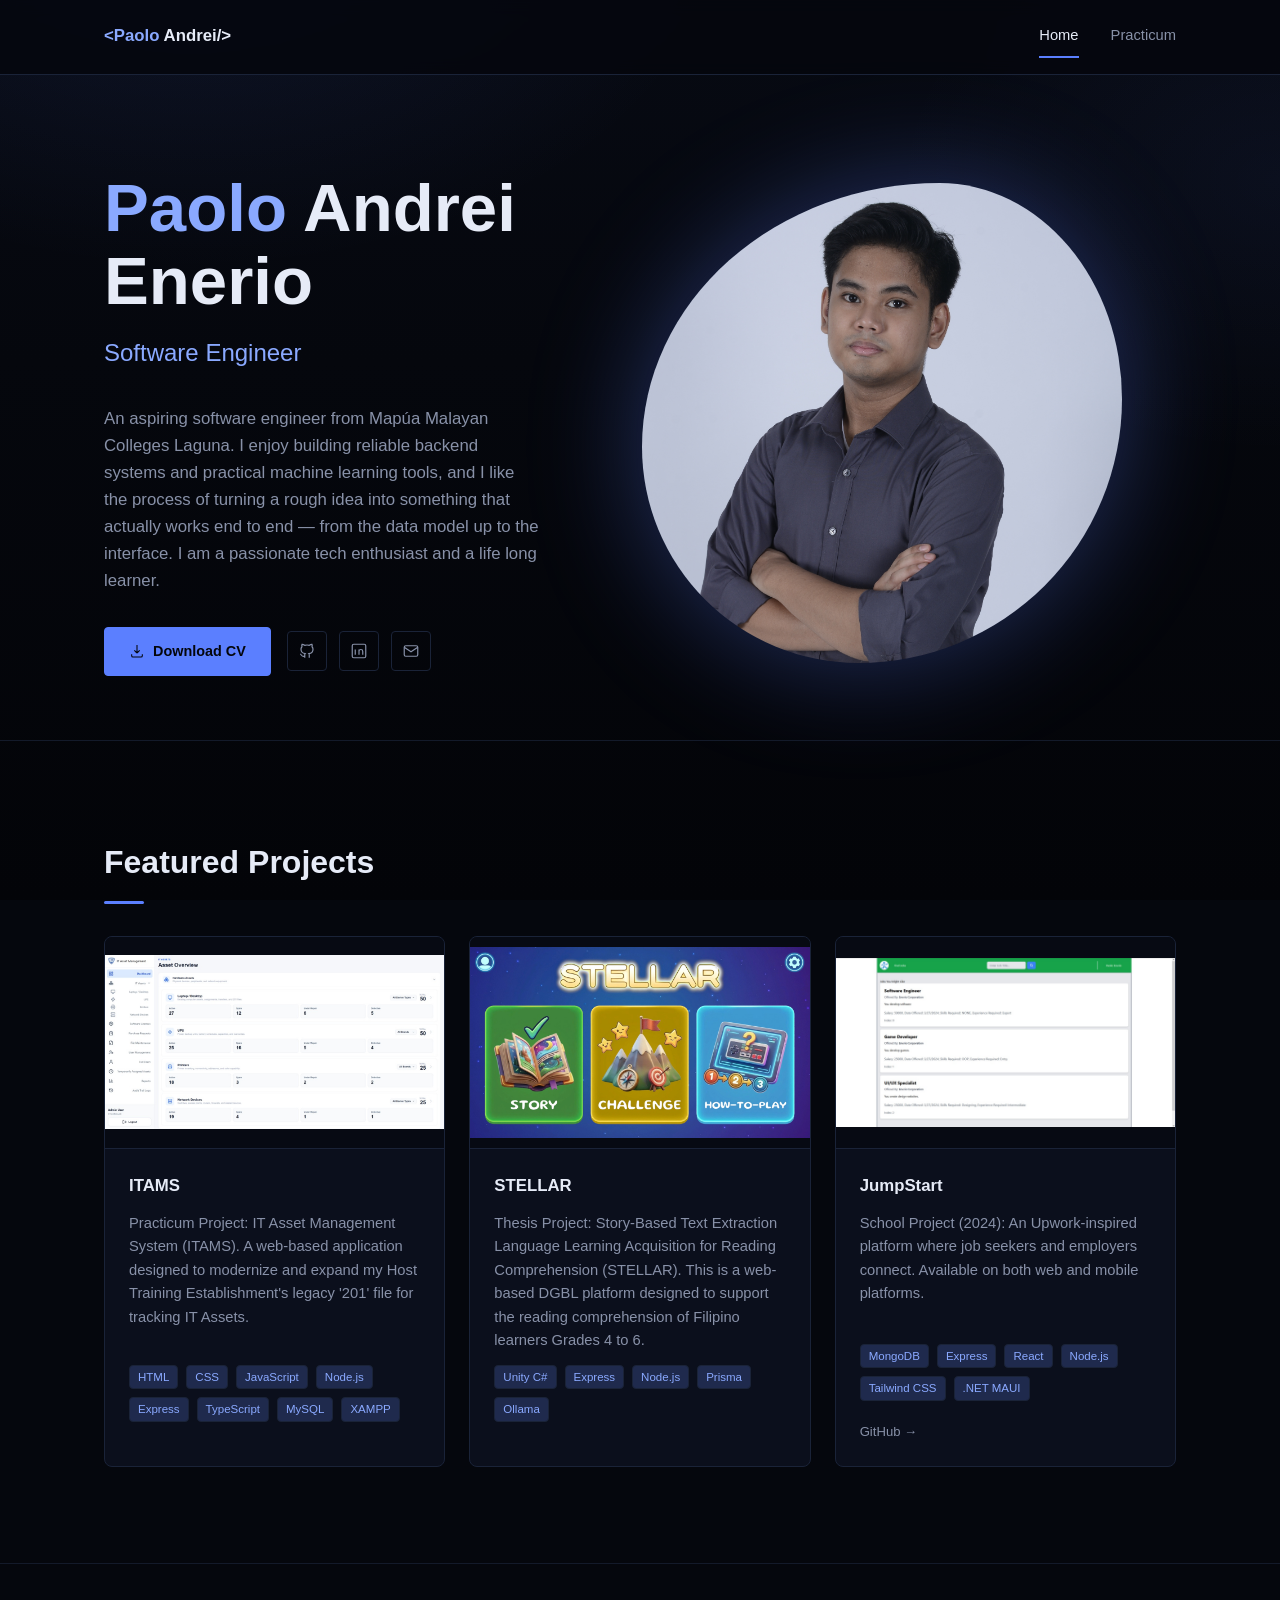
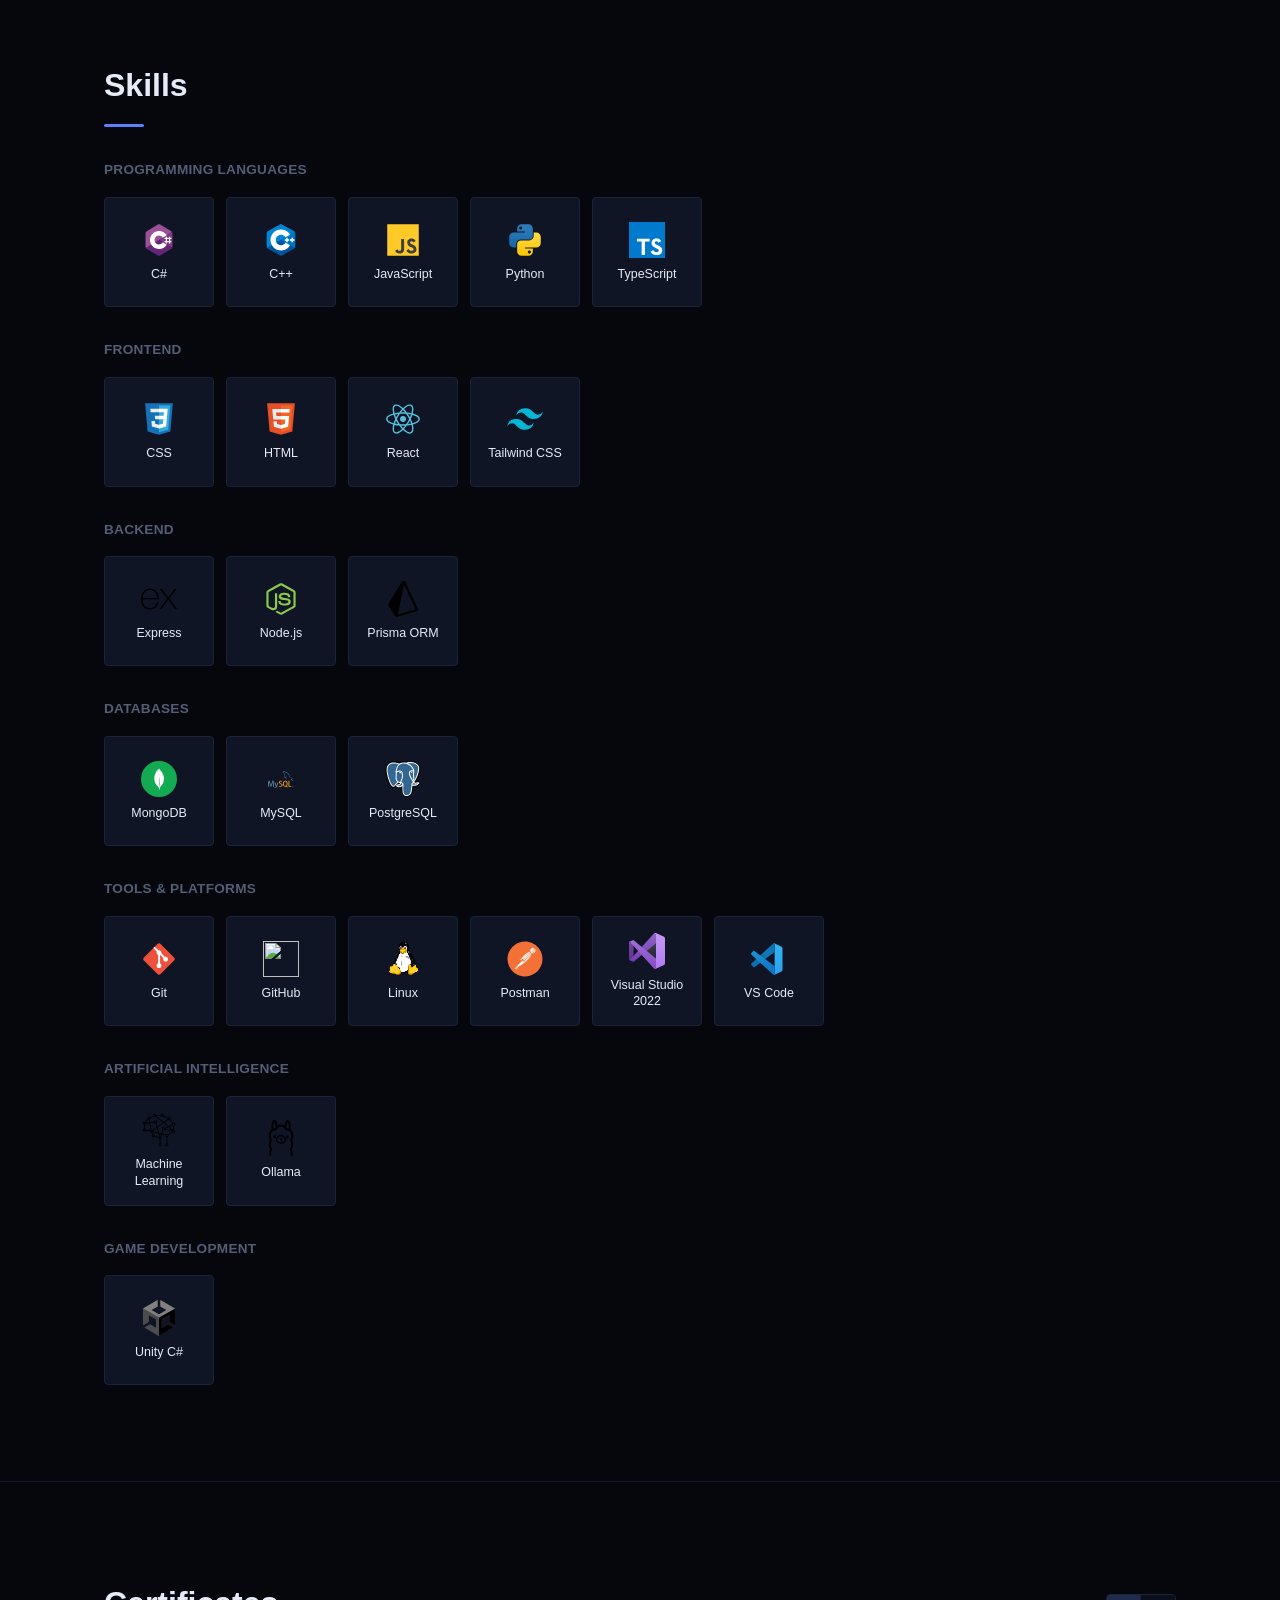
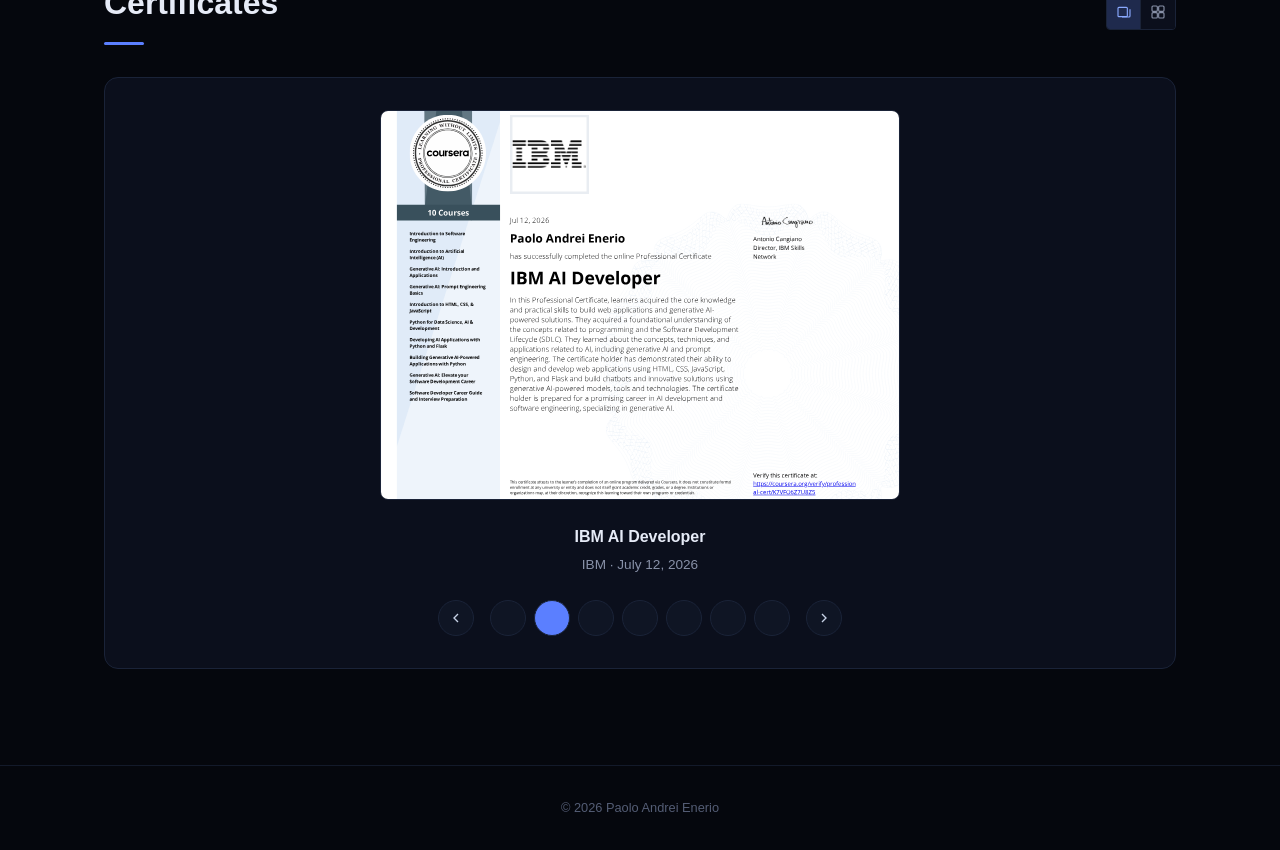
==== index.html @ e99686eb "Added hero image" ====
<!DOCTYPE html>
<html lang="en">
<head>
  <meta charset="UTF-8" />
  <meta name="viewport" content="width=device-width, initial-scale=1.0" />
  <title>PAO - Dev Portfolio</title>
  <meta name="description" content="Dev Portfolio of Paolo Andrei Enerio — software engineer, machine learning specialist, and full stack developer." />
  <link rel="icon type="image/x-icon" href="assets/icons/favicon.svg" />
  <link rel="stylesheet" href="css/style.css" />
  <link rel="stylesheet" href="css/home.css" />
  <link rel="stylesheet" href="css/responsive.css" />
</head>
<body>
  <a class="skip-link" href="#main">Skip to content</a>

  <header class="site-header">
    <nav class="nav" aria-label="Primary">
      <span class="nav__brand"><span class="accent">&lt;Paolo</span> Andrei/&gt;</span>
      <button class="nav__toggle" aria-label="Toggle navigation" aria-expanded="false">
        <svg viewBox="0 0 24 24" fill="none" stroke="currentColor" stroke-width="1.8">
          <path d="M4 7h16M4 12h16M4 17h16" />
        </svg>
      </button>
      <div class="nav__tabs">
        <a class="nav__tab" href="index.html" aria-current="page">Home</a>
        <a class="nav__tab" href="practicum.html">Practicum</a>
      </div>
    </nav>
  </header>

  <main id="main">
    <!-- ================= ABOUT ME ================= -->
    <section class="hero section" id="about" aria-label="About me">
      <div class="container">
        <div class="hero__inner">
          <div class="hero__content">
            <h1 class="hero__name"><span class="accent">Paolo</span> Andrei Enerio</h1>

            <div class="hero__typed-row">
              <span class="hero__typed-text" id="typed-role"></span><span class="hero__cursor" aria-hidden="true"></span>
            </div>

            <p class="hero__intro">
              An aspiring software engineer from Mapúa Malayan Colleges Laguna.
              I enjoy building reliable backend systems and practical machine
              learning tools, and I like the process of turning a rough idea
              into something that actually works end to end — from the data model up
              to the interface. I am a passionate tech enthusiast and a life long
              learner.
            </p>

            <div class="hero__actions">
              <a class="btn btn--primary" href="assets/EnerioPaoloAndrei_CV.pdf" download>
                <svg viewBox="0 0 24 24" fill="none" stroke="currentColor" stroke-width="1.6">
                  <path d="M12 3v12m0 0 4-4m-4 4-4-4M4 17v2a2 2 0 0 0 2 2h12a2 2 0 0 0 2-2v-2"/>
                </svg>
                Download CV
              </a>
              <div class="hero__socials">
                <a class="hero__social-link" href="https://github.com/eneriopaolo" target="_blank" rel="noopener" aria-label="GitHub">
                  <svg viewBox="0 0 24 24" fill="none" stroke="currentColor" stroke-width="1.6"><path d="M9 19c-4.3 1.4-4.3-2.5-6-3m12 5v-3.5c0-1 .1-1.4-.5-2 2.8-.3 5.5-1.4 5.5-6a4.6 4.6 0 0 0-1.3-3.2 4.2 4.2 0 0 0-.1-3.2s-1.1-.3-3.5 1.3a12.3 12.3 0 0 0-6.2 0C6.5 2.8 5.4 3.1 5.4 3.1a4.2 4.2 0 0 0-.1 3.2A4.6 4.6 0 0 0 4 9.5c0 4.6 2.7 5.7 5.5 6-.6.6-.6 1.2-.5 2V21"/></svg>
                </a>
                <a class="hero__social-link" href="https://linkedin.com/in/eneriopaolo" target="_blank" rel="noopener" aria-label="LinkedIn">
                  <svg viewBox="0 0 24 24" fill="none" stroke="currentColor" stroke-width="1.6"><rect x="3" y="3" width="18" height="18" rx="2"/><path d="M7 10v7M7 7v.01M12 17v-4.5a2.5 2.5 0 0 1 5 0V17M12 10v7"/></svg>
                </a>
                <a class="hero__social-link" href="mailto:paoloenerio@gmail.com" aria-label="Email">
                  <svg viewBox="0 0 24 24" fill="none" stroke="currentColor" stroke-width="1.6"><rect x="3" y="5" width="18" height="14" rx="2"/><path d="m3 7 9 6 9-6"/></svg>
                </a>
              </div>
            </div>
          </div>

          <div class="hero__visual">
            <img
              class="hero__blob-img"
              src="assets/images/hero_img.jpg"
              alt="Portrait of Paolo Andrei Enerio"
            />
          </div>
        </div>
      </div>
    </section>

    <!-- ================= PROJECTS ================= -->
    <section class="section" id="projects" aria-label="Projects">
      <div class="container">
        <div class="section-label">
          <h2 class="section-label__title">Featured Projects</h2>
        </div>
        <div class="projects-grid" id="projects-grid"></div>
      </div>
    </section>

    <!-- ================= SKILLS ================= -->
    <section class="section" id="skills" aria-label="Skills">
      <div class="container">
        <div class="section-label">
          <h2 class="section-label__title">Skills</h2>
        </div>
        <div class="skills-grid" id="skills-grid"></div>
      </div>
    </section>

    <!-- ================= CERTIFICATES ================= -->
    <section class="section" id="certificates" aria-label="Certificates">
      <div class="container">
        <div class="section-label">
          <h2 class="section-label__title">Certificates</h2>
          <div class="certs-view-toggle" id="certs-view-toggle" role="group" aria-label="Certificate view">
            <button data-view="slideshow" aria-pressed="true" aria-label="Slideshow view">
              <svg viewBox="0 0 24 24" fill="none" stroke="currentColor" stroke-width="1.7">
                <rect x="3" y="5" width="14" height="14" rx="1.5"/>
                <path d="M21 8v10a1.5 1.5 0 0 1-1.5 1.5H9"/>
              </svg>
            </button>
            <button data-view="grid" aria-pressed="false" aria-label="Grid view">
              <svg viewBox="0 0 24 24" fill="none" stroke="currentColor" stroke-width="1.7">
                <rect x="3" y="3" width="8" height="8" rx="1.5"/>
                <rect x="13" y="3" width="8" height="8" rx="1.5"/>
                <rect x="3" y="13" width="8" height="8" rx="1.5"/>
                <rect x="13" y="13" width="8" height="8" rx="1.5"/>
              </svg>
            </button>
          </div>
        </div>
        <div id="certificates-root"></div>
      </div>
    </section>
  </main>

  <footer class="site-footer">
    <p>&copy; <span id="year"></span> Paolo Andrei Enerio</p>
  </footer>

  <div class="lightbox" id="lightbox" hidden>
    <button class="lightbox__close" aria-label="Close preview">
      <svg viewBox="0 0 24 24" fill="none" stroke="currentColor" stroke-width="2"><path d="M18 6 6 18M6 6l12 12"/></svg>
    </button>
    <div class="lightbox__content">
      <img src="" alt="" />
      <p class="lightbox__caption"></p>
    </div>
  </div>

  <script type="module" src="js/main.js"></script>
</body>
</html>
---- css/style.css ----
/* ==========================================================================
   style.css — global design tokens, reset, and shared layout
   ========================================================================== */

:root {
  /* ---- Color ---- */
  --color-bg: #05070d;
  --color-bg-alt: #070a13;
  --color-surface: #0b0f1c;
  --color-surface-alt: #0f1524;
  --color-border: #1a2338;
  --color-border-soft: #131a2a;
  --color-text: #e6ebf7;
  --color-text-muted: #8891a8;
  --color-text-dim: #545d75;
  --color-accent: #5b7fff;
  --color-accent-bright: #8aa9ff;
  --color-accent-dim: #1f2a4d;
  --color-accent-glow: rgba(91, 127, 255, 0.35);

  /* ---- Type ---- */
  --font-heading: -apple-system, BlinkMacSystemFont, "Segoe UI", "Helvetica Neue", Arial,
    sans-serif;
  --font-body: -apple-system, BlinkMacSystemFont, "Segoe UI", Roboto, Helvetica, Arial,
    sans-serif;

  /* ---- Scale ---- */
  --space-1: 0.25rem;
  --space-2: 0.5rem;
  --space-3: 0.75rem;
  --space-4: 1rem;
  --space-6: 1.5rem;
  --space-8: 2rem;
  --space-12: 3rem;
  --space-16: 4rem;
  --space-24: 6rem;

  --radius-sm: 4px;
  --radius-md: 8px;
  --radius-lg: 14px;

  --max-width: 1120px;

  /* ---- Motion ---- */
  --fade-duration: 0.3s;
  --reveal-duration: 0.7s;
}

/* ---- Reset ---- */
*,
*::before,
*::after {
  box-sizing: border-box;
}

html {
  scroll-behavior: smooth;
}

@media (prefers-reduced-motion: reduce) {
  html {
    scroll-behavior: auto;
  }
  *,
  *::before,
  *::after {
    animation-duration: 0.01ms !important;
    animation-iteration-count: 1 !important;
    transition-duration: 0.01ms !important;
    scroll-behavior: auto !important;
  }
}

body {
  margin: 0;
  color: var(--color-text);
  font-family: var(--font-body);
  line-height: 1.6;
  -webkit-font-smoothing: antialiased;
  background-color: var(--color-bg);
  background-image: radial-gradient(
      ellipse 900px 600px at 15% -10%,
      rgba(91, 127, 255, 0.1) 0%,
      transparent 60%
    ),
    radial-gradient(ellipse 700px 500px at 100% 20%, rgba(91, 127, 255, 0.06) 0%, transparent 55%),
    linear-gradient(180deg, var(--color-bg-alt) 0%, var(--color-bg) 40%, #030408 100%);
  background-attachment: fixed;
  background-repeat: no-repeat;
}

img {
  max-width: 100%;
  display: block;
}

a {
  color: inherit;
  text-decoration: none;
}

ul {
  margin: 0;
  padding: 0;
  list-style: none;
}

h1, h2, h3, h4, p {
  margin: 0;
}

button {
  font: inherit;
  color: inherit;
  cursor: pointer;
}

svg {
  display: block;
}

:focus-visible {
  outline: 2px solid var(--color-accent-bright);
  outline-offset: 2px;
  border-radius: var(--radius-sm);
}

/* ---- Layout helpers ---- */
.container {
  max-width: var(--max-width);
  margin: 0 auto;
  padding: 0 var(--space-6);
}

.section {
  padding: var(--space-24) 0;
  border-top: 1px solid var(--color-border-soft);
}

.section:first-of-type {
  border-top: none;
}

/* ---- Scroll-reveal ---- */
.section.reveal-pending {
  opacity: 0;
  transform: translateY(28px);
  transition: opacity var(--reveal-duration) ease, transform var(--reveal-duration) ease;
}

.section.reveal-pending.is-visible {
  opacity: 1;
  transform: translateY(0);
}

.section-label {
  margin-bottom: var(--space-8);
  display: flex;
  align-items: center;
  justify-content: space-between;
  gap: var(--space-4);
  flex-wrap: wrap;
}

.section-label__title {
  font-family: var(--font-heading);
  font-size: clamp(1.5rem, 2.5vw, 2rem);
  font-weight: 700;
  color: var(--color-text);
  position: relative;
  padding-bottom: var(--space-4);
}

.section-label__title::after {
  content: "";
  position: absolute;
  left: 0;
  bottom: 0;
  width: 40px;
  height: 3px;
  border-radius: 2px;
  background: var(--color-accent);
}

/* ---- Top navigation ---- */
.site-header {
  position: sticky;
  top: 0;
  z-index: 100;
  background: rgba(5, 7, 13, 0.85);
  backdrop-filter: blur(8px);
  border-bottom: 1px solid var(--color-border);
}

.nav {
  display: flex;
  align-items: center;
  justify-content: space-between;
  padding: var(--space-4) var(--space-6);
  max-width: var(--max-width);
  margin: 0 auto;
}

.nav__brand {
  font-family: var(--font-heading);
  font-weight: 700;
  font-size: 1.05rem;
  color: var(--color-text);
  white-space: nowrap;
}

.nav__brand .accent {
  color: var(--color-accent-bright);
}

.nav__tabs {
  display: flex;
  gap: var(--space-8);
}

.nav__tab {
  font-family: var(--font-heading);
  font-size: 0.92rem;
  font-weight: 500;
  padding: var(--space-2) 0;
  color: var(--color-text-muted);
  border-bottom: 2px solid transparent;
  transition: color 0.15s ease, border-color 0.15s ease;
}

.nav__tab:hover {
  color: var(--color-text);
}

.nav__tab[aria-current="page"] {
  color: var(--color-text);
  border-color: var(--color-accent);
}

.nav__toggle {
  display: none;
  background: none;
  border: 1px solid var(--color-border);
  border-radius: var(--radius-sm);
  padding: var(--space-2);
  color: var(--color-text);
}

.nav__toggle svg {
  width: 20px;
  height: 20px;
}

/* ---- Buttons ---- */
.btn {
  display: inline-flex;
  align-items: center;
  gap: var(--space-2);
  font-family: var(--font-heading);
  font-size: 0.9rem;
  padding: var(--space-3) var(--space-6);
  border-radius: var(--radius-sm);
  border: 1px solid var(--color-border);
  color: var(--color-text);
  transition: border-color 0.15s ease, transform 0.15s ease, background 0.15s ease;
}

.btn:hover {
  border-color: var(--color-accent);
  transform: translateY(-1px);
}

.btn--primary {
  background: var(--color-accent);
  border-color: var(--color-accent);
  color: #04060c;
  font-weight: 600;
}

.btn--primary:hover {
  background: var(--color-accent-bright);
  border-color: var(--color-accent-bright);
}

.btn svg {
  width: 16px;
  height: 16px;
}

/* ---- Footer ---- */
.site-footer {
  border-top: 1px solid var(--color-border-soft);
  padding: var(--space-8) 0;
  text-align: center;
}

.site-footer p {
  font-family: var(--font-heading);
  font-size: 0.8rem;
  color: var(--color-text-dim);
}

/* ---- Skip link (accessibility) ---- */
.skip-link {
  position: absolute;
  left: -9999px;
  top: 0;
  background: var(--color-accent);
  color: #04060c;
  padding: var(--space-2) var(--space-4);
  z-index: 1000;
  border-radius: var(--radius-sm);
}

.skip-link:focus {
  left: var(--space-4);
  top: var(--space-4);
}

/* ---- Lazy image fade-in ---- */
img[loading="lazy"] {
  opacity: 0;
  transition: opacity 0.4s ease;
}

img.is-loaded {
  opacity: 1;
}
---- css/home.css ----
/* ==========================================================================
   home.css — Home page sections: About, Projects, Skills, Certificates
   ========================================================================== */

/* ---- About / Hero ---- */
.hero {
  padding: var(--space-24) 0 var(--space-16);
}

.hero__eyebrow {
  font-family: var(--font-heading);
  font-size: 0.9rem;
  font-weight: 600;
  letter-spacing: 0.03em;
  color: var(--color-accent-bright);
  text-transform: uppercase;
  margin-bottom: var(--space-4);
}

.hero__inner {
  display: grid;
  grid-template-columns: 0.85fr 1.15fr;
  align-items: center;
  gap: var(--space-12);
}

.hero__content {
  min-width: 0;
}

.hero__name {
  font-family: var(--font-heading);
  font-weight: 700;
  font-size: clamp(2.4rem, 6vw, 4.2rem);
  line-height: 1.1;
  color: var(--color-text);
  margin-bottom: var(--space-4);
}

.hero__name .accent {
  color: var(--color-accent-bright);
}

.hero__typed-row {
  display: flex;
  align-items: baseline;
  gap: var(--space-2);
  font-family: var(--font-heading);
  font-weight: 500;
  font-size: clamp(1.15rem, 2.5vw, 1.5rem);
  color: var(--color-text-muted);
  margin-bottom: var(--space-6);
  min-height: 2em;
}

.hero__typed-text {
  color: var(--color-accent-bright);
}

.hero__cursor {
  display: inline-block;
  width: 0.55ch;
  background: var(--color-accent-bright);
  margin-left: 2px;
  animation: blink 1s step-start infinite;
}

@keyframes blink {
  50% {
    opacity: 0;
  }
}

.hero__intro {
  max-width: 60ch;
  color: var(--color-text-muted);
  font-size: 1.05rem;
  margin-bottom: var(--space-8);
}

.hero__actions {
  display: flex;
  flex-wrap: wrap;
  gap: var(--space-4);
  align-items: center;
}

.hero__socials {
  display: flex;
  gap: var(--space-3);
}

.hero__social-link {
  display: flex;
  align-items: center;
  justify-content: center;
  width: 40px;
  height: 40px;
  border-radius: var(--radius-sm);
  border: 1px solid var(--color-border);
  color: var(--color-text-muted);
  transition: color 0.15s ease, border-color 0.15s ease;
}

.hero__social-link:hover {
  color: var(--color-accent-bright);
  border-color: var(--color-accent);
}

.hero__social-link svg {
  width: 18px;
  height: 18px;
}

/* ---- Hero visual (irregular-shape portrait) ---- */
.hero__visual {
  position: relative;
  display: flex;
  justify-content: center;
  align-items: center;
}

.hero__blob-img {
  width: 100%;
  max-width: 480px;
  aspect-ratio: 1 / 1;
  object-fit: cover;
  border-radius: 62% 38% 55% 45% / 55% 45% 55% 45%;
  filter: drop-shadow(0 0 55px var(--color-accent-glow));
}

/* ---- Projects ---- */
.projects-grid {
  display: grid;
  grid-template-columns: repeat(auto-fill, minmax(300px, 1fr));
  gap: var(--space-6);
}

.project-card {
  background: var(--color-surface);
  border: 1px solid var(--color-border);
  border-radius: var(--radius-md);
  overflow: hidden;
  display: flex;
  flex-direction: column;
  transition: border-color 0.15s ease, transform 0.15s ease;
}

.project-card:hover {
  border-color: var(--color-accent);
  transform: translateY(-2px);
}

.project-card__thumb {
  aspect-ratio: 16 / 10;
  width: 100%;
  object-fit: contain;
  border-bottom: 1px solid var(--color-border);
  background: var(--color-bg-alt);
}

.project-card__body {
  padding: var(--space-6);
  display: flex;
  flex-direction: column;
  gap: var(--space-3);
  flex: 1;
}

.project-card__name {
  font-family: var(--font-heading);
  font-size: 1.05rem;
  color: var(--color-text);
}

.project-card__desc {
  color: var(--color-text-muted);
  font-size: 0.92rem;
  flex: 1;
}

.project-card__tech {
  display: flex;
  flex-wrap: wrap;
  gap: var(--space-2);
}

.tag {
  font-family: var(--font-heading);
  font-size: 0.72rem;
  padding: 2px var(--space-2);
  border: 1px solid var(--color-border);
  border-radius: var(--radius-sm);
  color: var(--color-accent-bright);
  background: var(--color-accent-dim);
  white-space: nowrap;
}

.project-card__links {
  display: flex;
  gap: var(--space-4);
  margin-top: var(--space-2);
}

.project-card__links a {
  font-family: var(--font-heading);
  font-size: 0.82rem;
  color: var(--color-text-muted);
  display: inline-flex;
  align-items: center;
  gap: var(--space-1);
  transition: color 0.15s ease;
}

.project-card__links a:hover {
  color: var(--color-accent-bright);
}

/* ---- Skills ---- */
.skills-grid {
  display: flex;
  flex-direction: column;
  gap: var(--space-8);
}

.skill-category__name {
  font-family: var(--font-heading);
  font-size: 0.85rem;
  font-weight: 600;
  letter-spacing: 0.02em;
  text-transform: uppercase;
  color: var(--color-text-dim);
  margin-bottom: var(--space-4);
}

.skill-badges {
  display: flex;
  flex-wrap: wrap;
  gap: var(--space-3);
}

.skill-tile {
  width: 110px;
  height: 110px;
  flex-shrink: 0;
  display: flex;
  flex-direction: column;
  align-items: center;
  justify-content: center;
  gap: var(--space-2);
  padding: var(--space-3);
  border: 1px solid var(--color-border);
  border-radius: var(--radius-sm);
  background: var(--color-surface-alt);
  text-align: center;
}

.skill-tile__icon {
  width: 36px;
  height: 36px;
  flex-shrink: 0;
}

.skill-tile__label {
  font-family: var(--font-heading);
  font-size: 0.78rem;
  font-weight: 500;
  line-height: 1.3;
  color: var(--color-text);
  word-break: break-word;
}

/* ---- Certificates ---- */
.certs-view-toggle {
  display: flex;
  border: 1px solid var(--color-border);
  border-radius: var(--radius-sm);
  overflow: hidden;
  flex-shrink: 0;
}

.certs-view-toggle button {
  width: 34px;
  height: 34px;
  background: var(--color-surface);
  border: none;
  color: var(--color-text-muted);
  display: flex;
  align-items: center;
  justify-content: center;
  transition: background 0.15s ease, color 0.15s ease;
}

.certs-view-toggle button:not(:last-child) {
  border-right: 1px solid var(--color-border);
}

.certs-view-toggle button[aria-pressed="true"] {
  background: var(--color-accent-dim);
  color: var(--color-accent-bright);
}

.certs-view-toggle svg {
  width: 16px;
  height: 16px;
}

.certs-slideshow {
  position: relative;
  background: var(--color-surface);
  border: 1px solid var(--color-border);
  border-radius: var(--radius-lg);
  padding: var(--space-8);
  display: flex;
  flex-direction: column;
  align-items: center;
  gap: var(--space-6);
}

.certs-slideshow,
.certs-grid {
  transition: opacity var(--fade-duration) ease;
}

.certs-slideshow.is-fading-out,
.certs-grid.is-fading-out {
  opacity: 0;
}

.certs-slideshow[hidden],
.certs-grid[hidden] {
  display: none;
}

.certs-slideshow__viewport {
  width: 100%;
  max-width: 520px;
  aspect-ratio: 4 / 3;
  position: relative;
  overflow: hidden;
  border-radius: var(--radius-md);
  border: 1px solid var(--color-border);
}

.certs-slideshow__slide {
  position: absolute;
  inset: 0;
  opacity: 0;
  pointer-events: none;
  transition: opacity 0.5s ease;
}

.certs-slideshow__slide.is-active {
  opacity: 1;
  pointer-events: auto;
}

.certs-slideshow__slide img {
  width: 100%;
  height: 100%;
  object-fit: cover;
  cursor: zoom-in;
}

.certs-slideshow__caption {
  text-align: center;
}

.certs-slideshow__caption h3 {
  font-family: var(--font-heading);
  font-size: 1rem;
  color: var(--color-text);
}

.certs-slideshow__caption p {
  color: var(--color-text-muted);
  font-size: 0.85rem;
  margin-top: var(--space-1);
}

.certs-slideshow__nav {
  display: flex;
  align-items: center;
  gap: var(--space-4);
}

.certs-slideshow__nav button {
  width: 36px;
  height: 36px;
  border-radius: 50%;
  border: 1px solid var(--color-border);
  background: var(--color-surface-alt);
  color: var(--color-text);
  display: flex;
  align-items: center;
  justify-content: center;
  transition: border-color 0.15s ease, color 0.15s ease;
}

.certs-slideshow__nav button:hover {
  border-color: var(--color-accent);
  color: var(--color-accent-bright);
}

.certs-slideshow__nav svg {
  width: 16px;
  height: 16px;
}

.certs-slideshow__dots {
  display: flex;
  gap: var(--space-2);
}

.certs-slideshow__dot {
  width: 8px;
  height: 8px;
  border-radius: 50%;
  background: var(--color-border);
  border: none;
  padding: 0;
}

.certs-slideshow__dot[aria-current="true"] {
  background: var(--color-accent);
}

.certs-grid {
  display: grid;
  grid-template-columns: repeat(auto-fill, minmax(220px, 1fr));
  gap: var(--space-6);
}

.cert-card {
  background: var(--color-surface);
  border: 1px solid var(--color-border);
  border-radius: var(--radius-md);
  overflow: hidden;
  cursor: zoom-in;
  transition: border-color 0.15s ease, transform 0.15s ease;
}

.cert-card:hover {
  border-color: var(--color-accent);
  transform: translateY(-2px);
}

.cert-card img {
  width: 100%;
  aspect-ratio: 4 / 3;
  object-fit: cover;
}

.cert-card__label {
  padding: var(--space-4);
}

.cert-card__label h3 {
  font-family: var(--font-heading);
  font-size: 0.9rem;
  color: var(--color-text);
}

.cert-card__label p {
  color: var(--color-text-muted);
  font-size: 0.8rem;
  margin-top: var(--space-1);
}

/* ---- Lightbox ---- */
.lightbox {
  position: fixed;
  inset: 0;
  background: rgba(3, 4, 8, 0.92);
  display: flex;
  align-items: center;
  justify-content: center;
  padding: var(--space-8);
  z-index: 1000;
  transition: opacity var(--fade-duration) ease;
}

.lightbox.is-fading-out {
  opacity: 0;
}

.lightbox[hidden] {
  display: none;
}

.lightbox__content {
  width: 100%;
  max-width: min(90vw, 720px);
}

.lightbox__content img {
  width: 100%;
  aspect-ratio: 4 / 3;
  max-height: 70vh;
  object-fit: contain;
  border-radius: var(--radius-md);
  border: 1px solid var(--color-border);
  background: var(--color-surface);
}

.lightbox__caption {
  text-align: center;
  color: var(--color-text-muted);
  font-family: var(--font-heading);
  font-size: 0.85rem;
  margin-top: var(--space-4);
}

.lightbox__close {
  position: absolute;
  top: var(--space-6);
  right: var(--space-6);
  width: 40px;
  height: 40px;
  border-radius: 50%;
  border: 1px solid var(--color-border);
  background: var(--color-surface);
  color: var(--color-text);
  display: flex;
  align-items: center;
  justify-content: center;
}

.lightbox__close svg {
  width: 18px;
  height: 18px;
}
---- css/responsive.css ----
/* ==========================================================================
   responsive.css — tablet and mobile breakpoints
   ========================================================================== */

/* ---- Tablet ---- */
@media (max-width: 900px) {
  .section {
    padding: var(--space-16) 0;
  }

  .hero__inner {
    grid-template-columns: 1fr 1fr;
    gap: var(--space-8);
  }

  .hero__blob-img {
    max-width: 360px;
  }
}

/* ---- Mobile ---- */
@media (max-width: 640px) {
  .container {
    padding: 0 var(--space-4);
  }

  .nav__tabs {
    position: fixed;
    top: 57px;
    left: 0;
    right: 0;
    background: var(--color-bg-alt);
    border-bottom: 1px solid var(--color-border);
    flex-direction: column;
    gap: 0;
    padding: var(--space-2);
    transform: translateY(-8px);
    opacity: 0;
    pointer-events: none;
    transition: opacity 0.15s ease, transform 0.15s ease;
  }

  .nav__tabs.is-open {
    opacity: 1;
    transform: translateY(0);
    pointer-events: auto;
  }

  .nav__tab {
    border-radius: var(--radius-sm);
    padding: var(--space-3) var(--space-4);
    width: 100%;
  }

  .nav__toggle {
    display: flex;
  }

  .hero__name {
    font-size: 2rem;
  }

  .hero__inner {
    grid-template-columns: 1fr;
    gap: var(--space-8);
  }

  .hero__visual {
    order: -1;
  }

  .hero__blob-img {
    max-width: 260px;
  }

  .hero__actions {
    flex-direction: column;
    align-items: flex-start;
  }

  .projects-grid,
  .skills-grid,
  .certs-grid {
    grid-template-columns: 1fr;
  }

  .certs-controls {
    flex-direction: column;
    align-items: stretch;
  }

  .slide-deck__slide.is-active {
    grid-template-columns: 1fr;
  }

  .slide-deck__image {
    min-height: 200px;
  }

  .slide-deck__content {
    padding: var(--space-8);
  }

  .slide-deck__nav {
    gap: var(--space-4);
  }
}
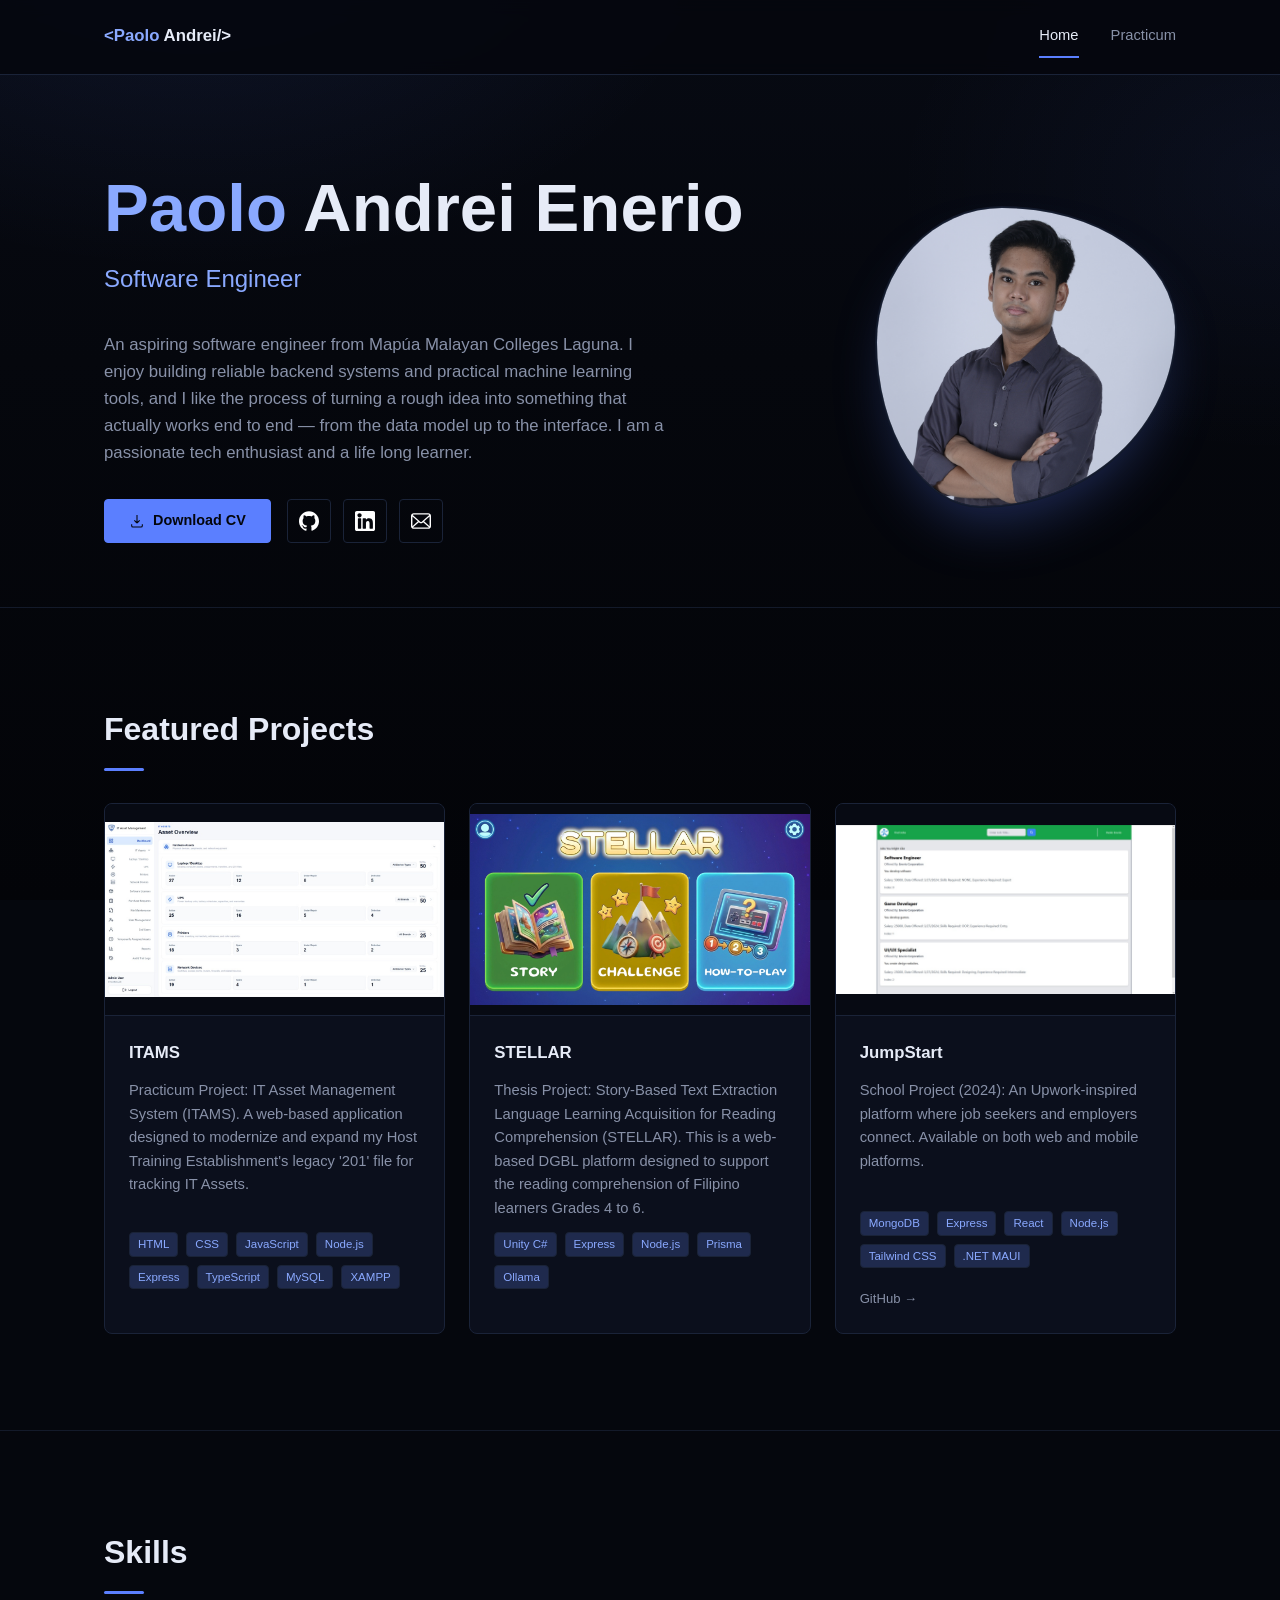
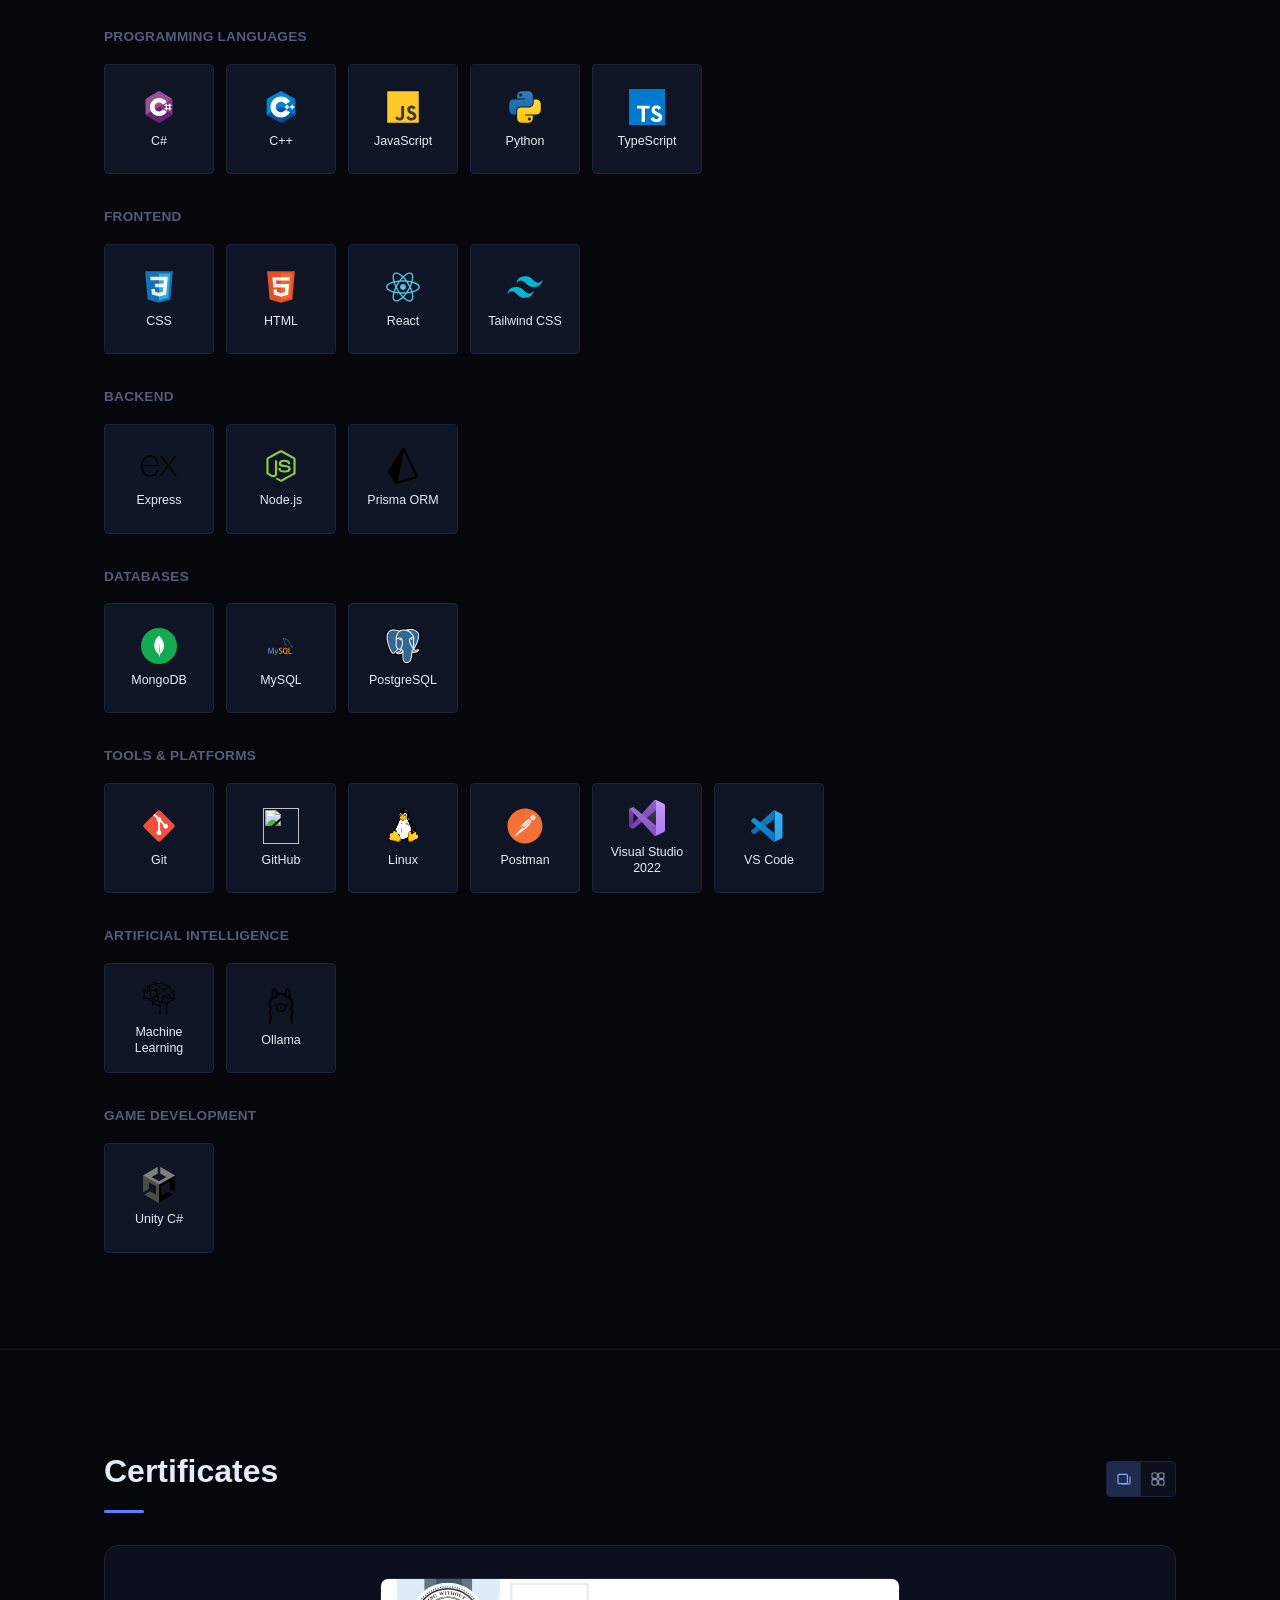
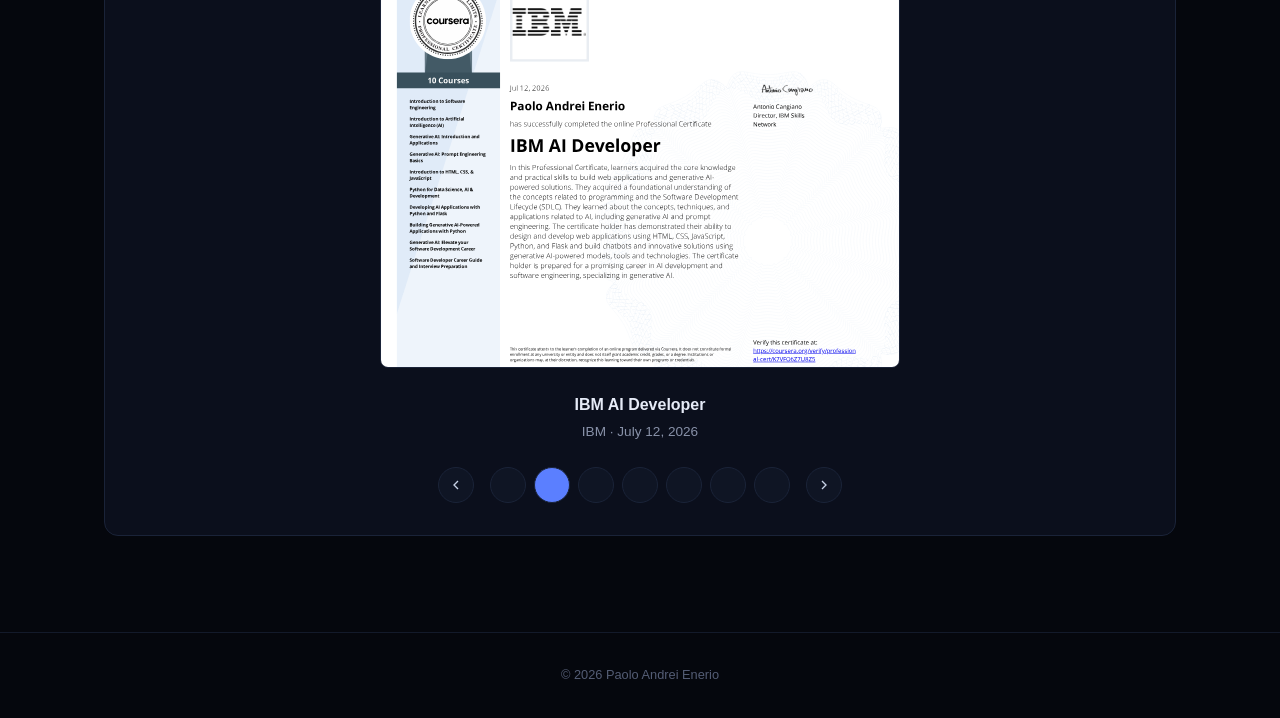
==== commit bf8bdcc8: "UI Improvement: redesign About Me hero - CDN social icons, matched button heights, no-wrap name/acti" ====
--- a/index.html
+++ b/index.html
@@ -32,51 +32,49 @@
     <!-- ================= ABOUT ME ================= -->
     <section class="hero section" id="about" aria-label="About me">
       <div class="container">
-        <div class="hero__inner">
-          <div class="hero__content">
-            <h1 class="hero__name"><span class="accent">Paolo</span> Andrei Enerio</h1>
+        <div class="hero__content">
+          <h1 class="hero__name"><span class="accent">Paolo</span> Andrei Enerio</h1>
 
-            <div class="hero__typed-row">
-              <span class="hero__typed-text" id="typed-role"></span><span class="hero__cursor" aria-hidden="true"></span>
-            </div>
+          <div class="hero__typed-row">
+            <span class="hero__typed-text" id="typed-role"></span><span class="hero__cursor" aria-hidden="true"></span>
+          </div>
 
-            <p class="hero__intro">
-              An aspiring software engineer from Mapúa Malayan Colleges Laguna.
-              I enjoy building reliable backend systems and practical machine
-              learning tools, and I like the process of turning a rough idea
-              into something that actually works end to end — from the data model up
-              to the interface. I am a passionate tech enthusiast and a life long
-              learner.
-            </p>
+          <p class="hero__intro">
+            An aspiring software engineer from Mapúa Malayan Colleges Laguna.
+            I enjoy building reliable backend systems and practical machine
+            learning tools, and I like the process of turning a rough idea
+            into something that actually works end to end — from the data model up
+            to the interface. I am a passionate tech enthusiast and a life long
+            learner.
+          </p>
 
-            <div class="hero__actions">
-              <a class="btn btn--primary" href="assets/EnerioPaoloAndrei_CV.pdf" download>
-                <svg viewBox="0 0 24 24" fill="none" stroke="currentColor" stroke-width="1.6">
-                  <path d="M12 3v12m0 0 4-4m-4 4-4-4M4 17v2a2 2 0 0 0 2 2h12a2 2 0 0 0 2-2v-2"/>
-                </svg>
-                Download CV
+          <div class="hero__actions">
+            <a class="btn btn--primary" href="assets/EnerioPaoloAndrei_CV.pdf" download>
+              <svg viewBox="0 0 24 24" fill="none" stroke="currentColor" stroke-width="1.6">
+                <path d="M12 3v12m0 0 4-4m-4 4-4-4M4 17v2a2 2 0 0 0 2 2h12a2 2 0 0 0 2-2v-2"/>
+              </svg>
+              Download CV
+            </a>
+            <div class="hero__socials">
+              <a class="hero__social-link" href="https://github.com/eneriopaolo" target="_blank" rel="noopener" aria-label="GitHub">
+                <img src="assets/icons/socials/github.svg" alt="" width="20" height="20" />
               </a>
-              <div class="hero__socials">
-                <a class="hero__social-link" href="https://github.com/eneriopaolo" target="_blank" rel="noopener" aria-label="GitHub">
-                  <svg viewBox="0 0 24 24" fill="none" stroke="currentColor" stroke-width="1.6"><path d="M9 19c-4.3 1.4-4.3-2.5-6-3m12 5v-3.5c0-1 .1-1.4-.5-2 2.8-.3 5.5-1.4 5.5-6a4.6 4.6 0 0 0-1.3-3.2 4.2 4.2 0 0 0-.1-3.2s-1.1-.3-3.5 1.3a12.3 12.3 0 0 0-6.2 0C6.5 2.8 5.4 3.1 5.4 3.1a4.2 4.2 0 0 0-.1 3.2A4.6 4.6 0 0 0 4 9.5c0 4.6 2.7 5.7 5.5 6-.6.6-.6 1.2-.5 2V21"/></svg>
-                </a>
-                <a class="hero__social-link" href="https://linkedin.com/in/eneriopaolo" target="_blank" rel="noopener" aria-label="LinkedIn">
-                  <svg viewBox="0 0 24 24" fill="none" stroke="currentColor" stroke-width="1.6"><rect x="3" y="3" width="18" height="18" rx="2"/><path d="M7 10v7M7 7v.01M12 17v-4.5a2.5 2.5 0 0 1 5 0V17M12 10v7"/></svg>
-                </a>
-                <a class="hero__social-link" href="mailto:paoloenerio@gmail.com" aria-label="Email">
-                  <svg viewBox="0 0 24 24" fill="none" stroke="currentColor" stroke-width="1.6"><rect x="3" y="5" width="18" height="14" rx="2"/><path d="m3 7 9 6 9-6"/></svg>
-                </a>
-              </div>
+              <a class="hero__social-link" href="https://linkedin.com/in/eneriopaolo" target="_blank" rel="noopener" aria-label="LinkedIn">
+                <img src="assets/icons/socials/linkedin.svg" alt="" width="20" height="20" />
+              </a>
+              <a class="hero__social-link" href="mailto:paoloenerio@gmail.com" aria-label="Email">
+                <img src="assets/icons/socials/email.svg" alt="" width="20" height="20" />
+              </a>
             </div>
           </div>
+        </div>
 
-          <div class="hero__visual">
-            <img
-              class="hero__blob-img"
-              src="assets/images/hero_img.jpg"
-              alt="Portrait of Paolo Andrei Enerio"
-            />
-          </div>
+        <div class="hero__visual">
+          <img
+            class="hero__blob-img"
+            src="assets/images/hero_img.jpg"
+            alt="Portrait of Paolo Andrei Enerio"
+          />
         </div>
       </div>
     </section>
--- a/css/style.css
+++ b/css/style.css
@@ -258,10 +258,13 @@
   gap: var(--space-2);
   font-family: var(--font-heading);
   font-size: 0.9rem;
-  padding: var(--space-3) var(--space-6);
+  height: 44px;
+  padding: 0 var(--space-6);
   border-radius: var(--radius-sm);
   border: 1px solid var(--color-border);
   color: var(--color-text);
+  white-space: nowrap;
+  flex-shrink: 0;
   transition: border-color 0.15s ease, transform 0.15s ease, background 0.15s ease;
 }
 
@@ -285,6 +288,7 @@
 .btn svg {
   width: 16px;
   height: 16px;
+  flex-shrink: 0;
 }
 
 /* ---- Footer ---- */
--- a/css/home.css
+++ b/css/home.css
@@ -7,6 +7,31 @@
   padding: var(--space-24) 0 var(--space-16);
 }
 
+.hero .container {
+  display: flex;
+  align-items: center;
+  justify-content: space-between;
+  gap: var(--space-12);
+}
+
+.hero__content {
+  flex: 1;
+  min-width: 0;
+}
+
+.hero__visual {
+  flex-shrink: 0;
+}
+
+.hero__blob-img {
+  width: 300px;
+  height: 300px;
+  object-fit: cover;
+  border-radius: 42% 58% 65% 35% / 45% 40% 60% 55%;
+  border: 1px solid var(--color-border);
+  box-shadow: 0 0 0 1px var(--color-border-soft), 0 30px 60px -20px var(--color-accent-glow);
+}
+
 .hero__eyebrow {
   font-family: var(--font-heading);
   font-size: 0.9rem;
@@ -17,24 +42,14 @@
   margin-bottom: var(--space-4);
 }
 
-.hero__inner {
-  display: grid;
-  grid-template-columns: 0.85fr 1.15fr;
-  align-items: center;
-  gap: var(--space-12);
-}
-
-.hero__content {
-  min-width: 0;
-}
-
 .hero__name {
   font-family: var(--font-heading);
   font-weight: 700;
-  font-size: clamp(2.4rem, 6vw, 4.2rem);
+  font-size: clamp(1.05rem, 6.2vw, 4.2rem);
   line-height: 1.1;
   color: var(--color-text);
   margin-bottom: var(--space-4);
+  white-space: nowrap;
 }
 
 .hero__name .accent {
@@ -80,22 +95,26 @@
 
 .hero__actions {
   display: flex;
-  flex-wrap: wrap;
+  flex-wrap: nowrap;
   gap: var(--space-4);
   align-items: center;
+  width: 100%;
 }
 
 .hero__socials {
   display: flex;
   gap: var(--space-3);
+  flex-wrap: nowrap;
+  flex-shrink: 0;
 }
 
 .hero__social-link {
   display: flex;
   align-items: center;
   justify-content: center;
-  width: 40px;
-  height: 40px;
+  width: 44px;
+  height: 44px;
+  flex-shrink: 0;
   border-radius: var(--radius-sm);
   border: 1px solid var(--color-border);
   color: var(--color-text-muted);
@@ -112,21 +131,10 @@
   height: 18px;
 }
 
-/* ---- Hero visual (irregular-shape portrait) ---- */
-.hero__visual {
-  position: relative;
-  display: flex;
-  justify-content: center;
-  align-items: center;
-}
-
-.hero__blob-img {
-  width: 100%;
-  max-width: 480px;
-  aspect-ratio: 1 / 1;
-  object-fit: cover;
-  border-radius: 62% 38% 55% 45% / 55% 45% 55% 45%;
-  filter: drop-shadow(0 0 55px var(--color-accent-glow));
+.hero__social-link img {
+  width: 20px;
+  height: 20px;
+  filter: brightness(0) invert(1)
 }
 
 /* ---- Projects ---- */
--- a/css/responsive.css
+++ b/css/responsive.css
@@ -8,13 +8,32 @@
     padding: var(--space-16) 0;
   }
 
-  .hero__inner {
-    grid-template-columns: 1fr 1fr;
-    gap: var(--space-8);
+  .hero .container {
+    flex-direction: column;
+    text-align: center;
+  }
+
+  .hero__visual {
+    order: -1;
   }
 
   .hero__blob-img {
-    max-width: 360px;
+    width: 220px;
+    height: 220px;
+  }
+
+  .hero__typed-row {
+    justify-content: center;
+  }
+
+  .hero__intro {
+    margin-left: auto;
+    margin-right: auto;
+    text-align: center;
+  }
+
+  .hero__actions {
+    justify-content: center;
   }
 }
 
@@ -56,26 +75,9 @@
     display: flex;
   }
 
-  .hero__name {
-    font-size: 2rem;
-  }
-
-  .hero__inner {
-    grid-template-columns: 1fr;
-    gap: var(--space-8);
-  }
-
-  .hero__visual {
-    order: -1;
-  }
-
   .hero__blob-img {
-    max-width: 260px;
-  }
-
-  .hero__actions {
-    flex-direction: column;
-    align-items: flex-start;
+    width: 180px;
+    height: 180px;
   }
 
   .projects-grid,
@@ -104,4 +106,38 @@
   .slide-deck__nav {
     gap: var(--space-4);
   }
+}
+
+/* ---- Small mobile: keep the button row from crowding out ---- */
+@media (max-width: 380px) {
+  .btn {
+    height: 40px;
+    padding: 0 var(--space-4);
+    font-size: 0.8rem;
+    gap: var(--space-1);
+  }
+
+  .btn svg {
+    width: 14px;
+    height: 14px;
+  }
+
+  .hero__actions {
+    gap: var(--space-2);
+  }
+
+  .hero__socials {
+    gap: var(--space-2);
+  }
+
+  .hero__social-link {
+    width: 40px;
+    height: 40px;
+  }
+
+  .hero__social-link img,
+  .hero__social-link svg {
+    width: 16px;
+    height: 16px;
+  }
 }
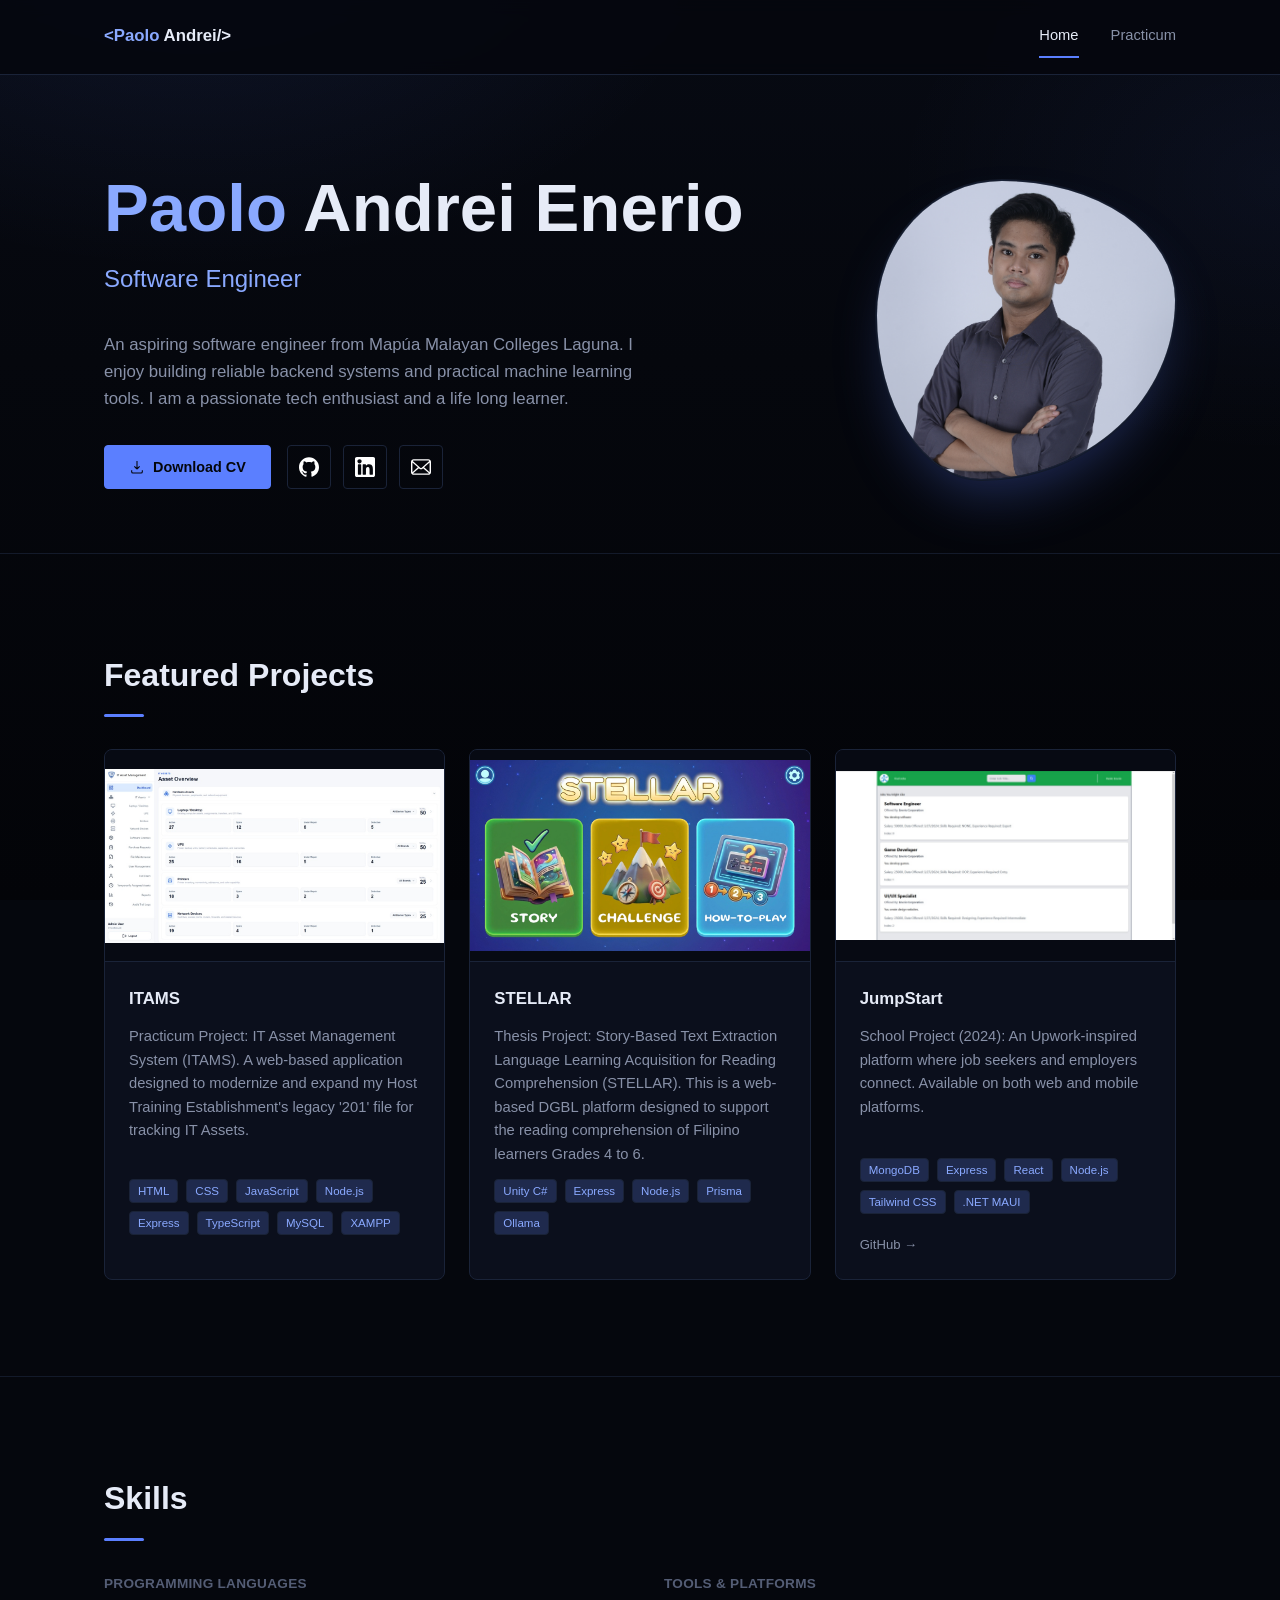
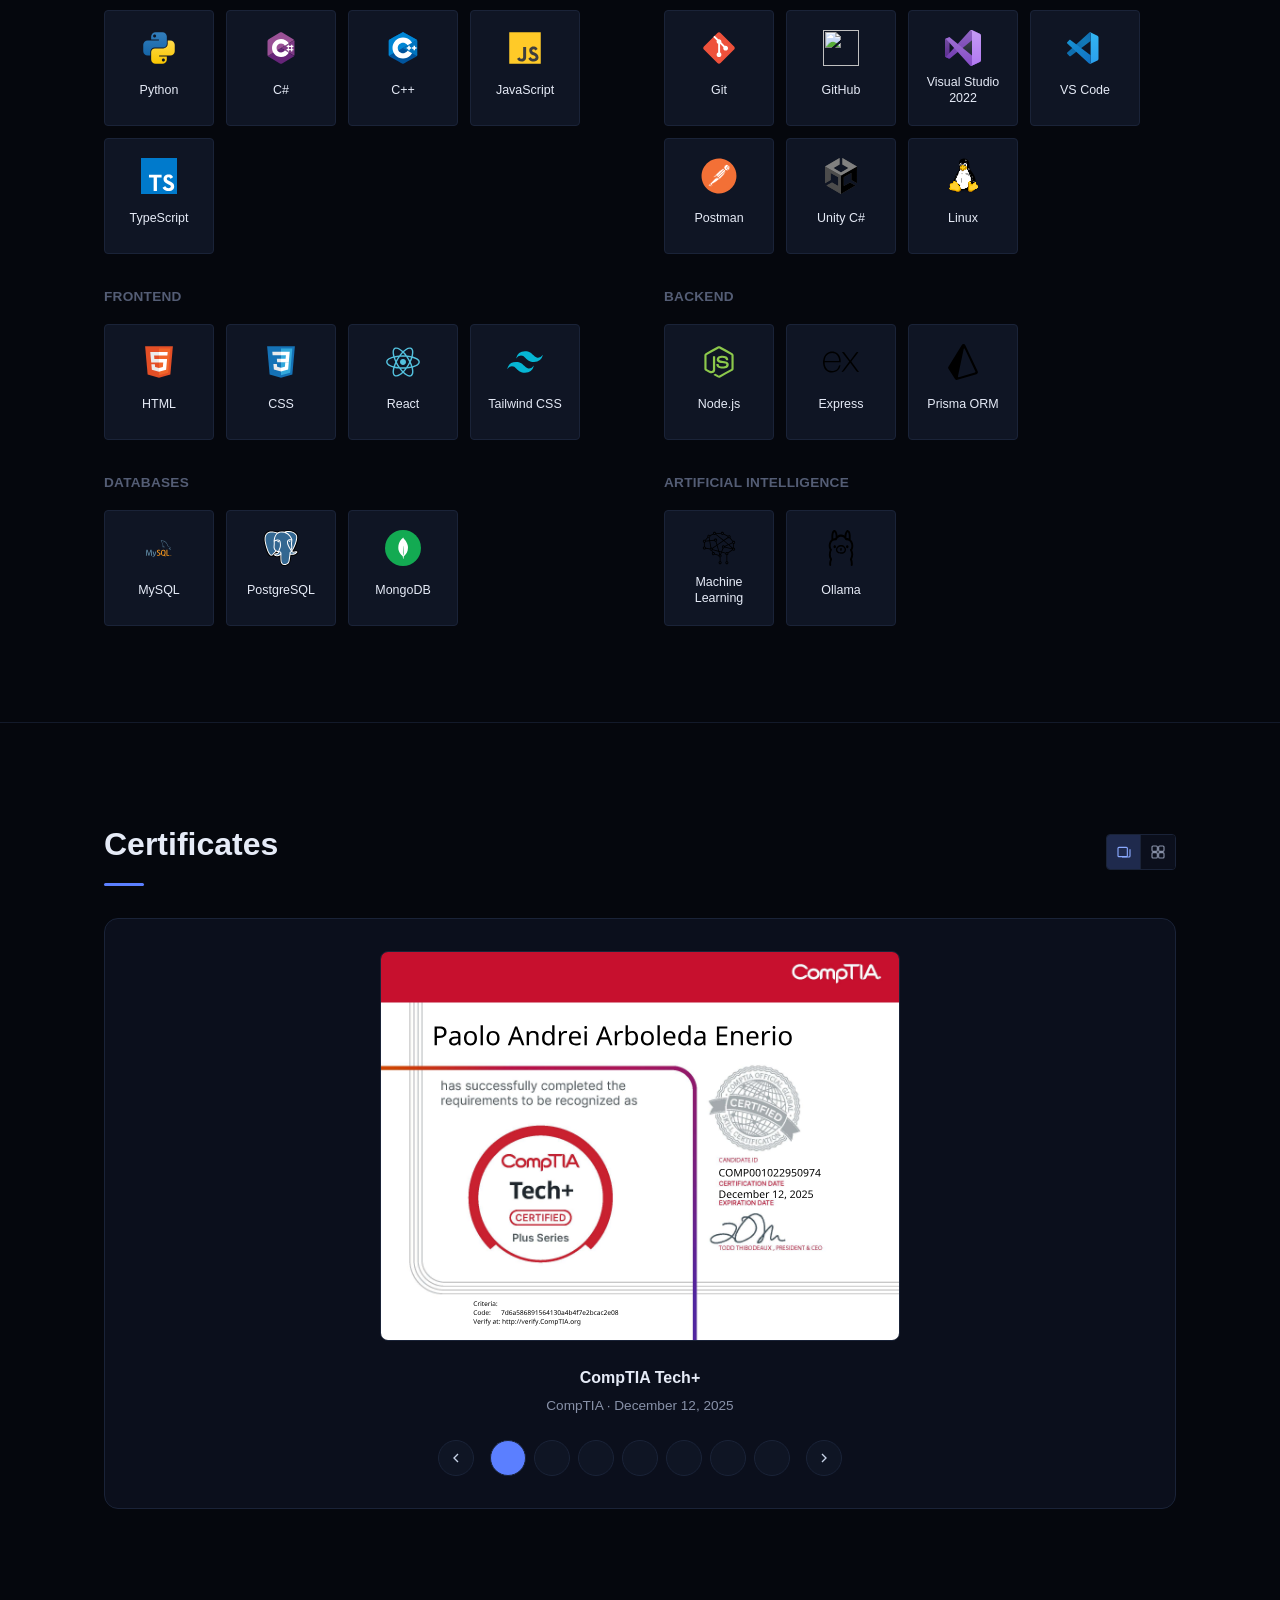
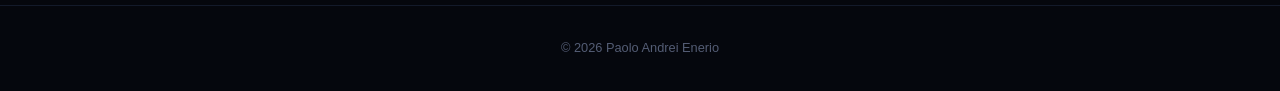
==== commit d59cb9bd: "Made hero intro less verbose" ====
--- a/index.html
+++ b/index.html
@@ -42,9 +42,7 @@
           <p class="hero__intro">
             An aspiring software engineer from Mapúa Malayan Colleges Laguna.
             I enjoy building reliable backend systems and practical machine
-            learning tools, and I like the process of turning a rough idea
-            into something that actually works end to end — from the data model up
-            to the interface. I am a passionate tech enthusiast and a life long
+            learning tools. I am a passionate tech enthusiast and a life long
             learner.
           </p>
 
--- a/css/home.css
+++ b/css/home.css
@@ -226,9 +226,10 @@
 
 /* ---- Skills ---- */
 .skills-grid {
-  display: flex;
-  flex-direction: column;
-  gap: var(--space-8);
+  display: grid;
+  grid-template-columns: repeat(2, 1fr);
+  column-gap: var(--space-12);
+  row-gap: var(--space-8);
 }
 
 .skill-category__name {
@@ -249,7 +250,7 @@
 
 .skill-tile {
   width: 110px;
-  height: 110px;
+  min-height: 116px;
   flex-shrink: 0;
   display: flex;
   flex-direction: column;
@@ -261,6 +262,13 @@
   border-radius: var(--radius-sm);
   background: var(--color-surface-alt);
   text-align: center;
+  transition: transform 0.15s ease, border-color 0.15s ease, box-shadow 0.15s ease;
+}
+
+.skill-tile:hover {
+  transform: translateY(-3px);
+  border-color: var(--color-accent);
+  box-shadow: 0 12px 26px -10px var(--color-accent-glow);
 }
 
 .skill-tile__icon {
@@ -276,6 +284,10 @@
   line-height: 1.3;
   color: var(--color-text);
   word-break: break-word;
+  min-height: 2.6em;
+  display: flex;
+  align-items: center;
+  justify-content: center;
 }
 
 /* ---- Certificates ---- */
--- a/css/responsive.css
+++ b/css/responsive.css
@@ -34,6 +34,10 @@
 
   .hero__actions {
     justify-content: center;
+  }
+
+  .skills-grid {
+    grid-template-columns: 1fr;
   }
 }
 
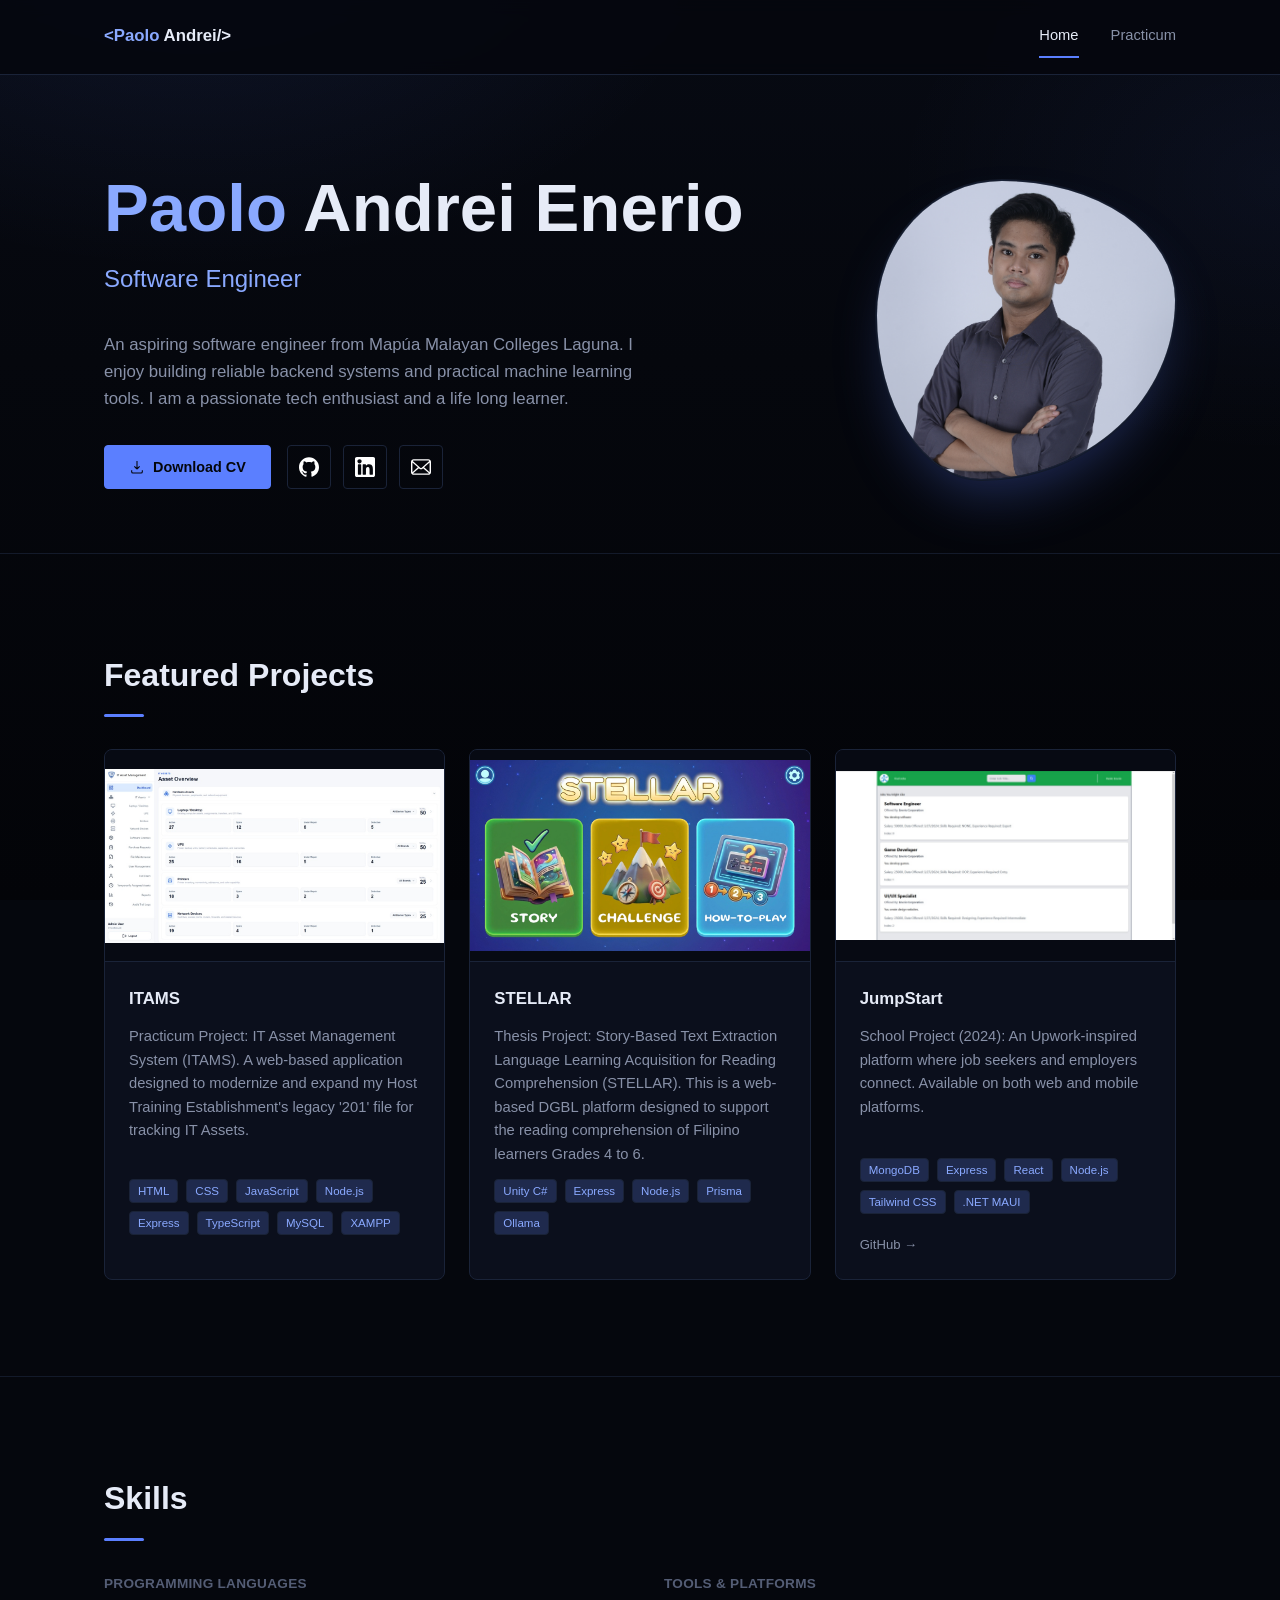
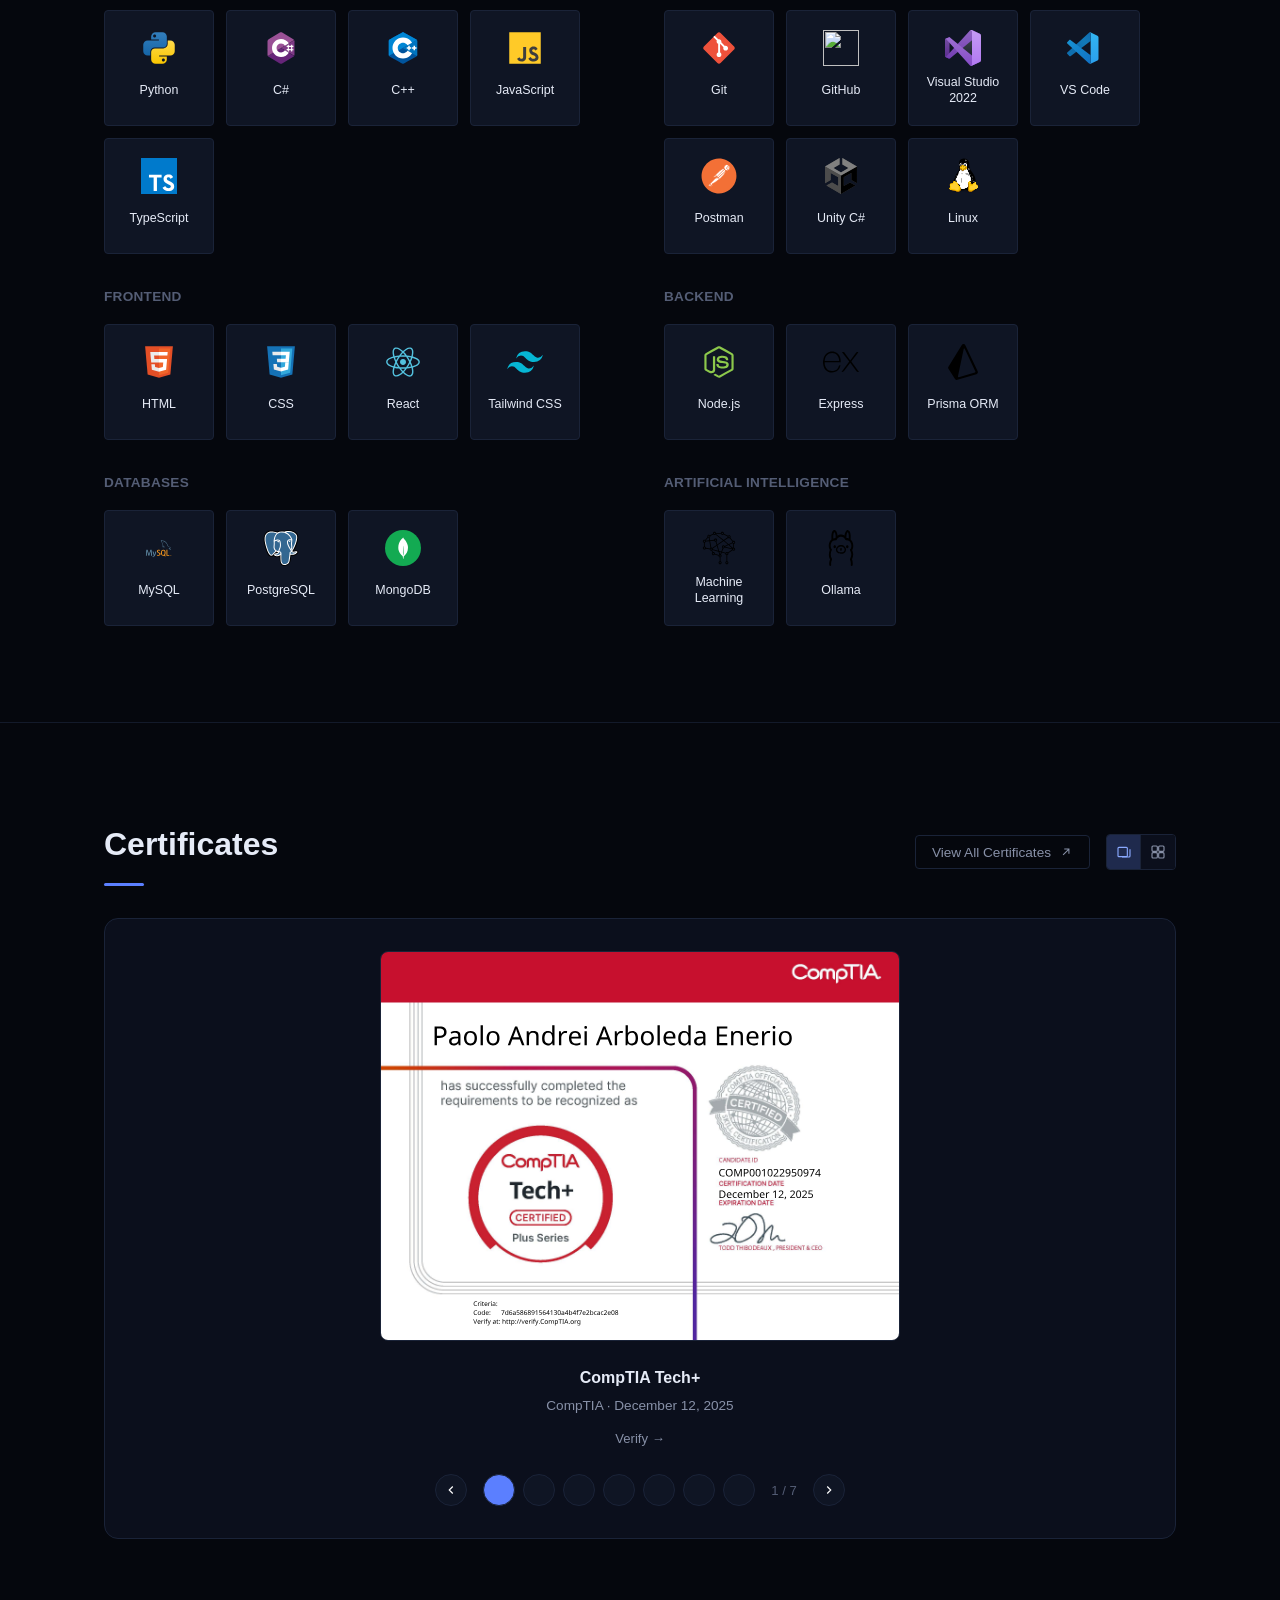
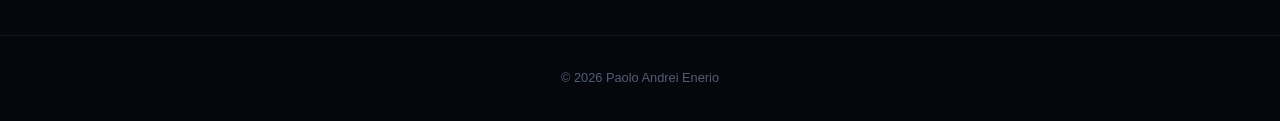
==== commit 72552b5b: "Added drive link for viewing all certificates and verify cert links" ====
--- a/index.html
+++ b/index.html
@@ -102,21 +102,35 @@
       <div class="container">
         <div class="section-label">
           <h2 class="section-label__title">Certificates</h2>
-          <div class="certs-view-toggle" id="certs-view-toggle" role="group" aria-label="Certificate view">
-            <button data-view="slideshow" aria-pressed="true" aria-label="Slideshow view">
-              <svg viewBox="0 0 24 24" fill="none" stroke="currentColor" stroke-width="1.7">
-                <rect x="3" y="5" width="14" height="14" rx="1.5"/>
-                <path d="M21 8v10a1.5 1.5 0 0 1-1.5 1.5H9"/>
+          <div class="certs-header-actions">
+            <a
+              class="certs-drive-btn"
+              href="https://drive.google.com/drive/folders/1jdCrCS3l4jXprJJLz2Y73ecOnJ-OyqvX?usp=sharing"
+              target="_blank"
+              rel="noopener"
+              title="Open Google Drive folder with all certificates"
+            >
+              View All Certificates
+              <svg viewBox="0 0 24 24" fill="none" stroke="currentColor" stroke-width="1.8">
+                <path d="M7 17 17 7M9 7h8v8" />
               </svg>
-            </button>
-            <button data-view="grid" aria-pressed="false" aria-label="Grid view">
-              <svg viewBox="0 0 24 24" fill="none" stroke="currentColor" stroke-width="1.7">
-                <rect x="3" y="3" width="8" height="8" rx="1.5"/>
-                <rect x="13" y="3" width="8" height="8" rx="1.5"/>
-                <rect x="3" y="13" width="8" height="8" rx="1.5"/>
-                <rect x="13" y="13" width="8" height="8" rx="1.5"/>
-              </svg>
-            </button>
+            </a>
+            <div class="certs-view-toggle" id="certs-view-toggle" role="group" aria-label="Certificate view">
+              <button data-view="slideshow" aria-pressed="true" aria-label="Slideshow view" title="Toggle Slideshow">
+                <svg viewBox="0 0 24 24" fill="none" stroke="currentColor" stroke-width="1.7">
+                  <rect x="3" y="5" width="14" height="14" rx="1.5"/>
+                  <path d="M21 8v10a1.5 1.5 0 0 1-1.5 1.5H9"/>
+                </svg>
+              </button>
+              <button data-view="grid" aria-pressed="false" aria-label="Grid view" title="Toggle Grid View">
+                <svg viewBox="0 0 24 24" fill="none" stroke="currentColor" stroke-width="1.7">
+                  <rect x="3" y="3" width="8" height="8" rx="1.5"/>
+                  <rect x="13" y="3" width="8" height="8" rx="1.5"/>
+                  <rect x="3" y="13" width="8" height="8" rx="1.5"/>
+                  <rect x="13" y="13" width="8" height="8" rx="1.5"/>
+                </svg>
+              </button>
+            </div>
           </div>
         </div>
         <div id="certificates-root"></div>
--- a/css/home.css
+++ b/css/home.css
@@ -291,6 +291,39 @@
 }
 
 /* ---- Certificates ---- */
+.certs-header-actions {
+  display: flex;
+  align-items: center;
+  gap: var(--space-4);
+}
+
+.certs-drive-btn {
+  display: inline-flex;
+  align-items: center;
+  gap: var(--space-2);
+  height: 34px;
+  padding: 0 var(--space-4);
+  font-family: var(--font-heading);
+  font-size: 0.85rem;
+  font-weight: 500;
+  color: var(--color-text-muted);
+  border: 1px solid var(--color-border);
+  border-radius: var(--radius-sm);
+  white-space: nowrap;
+  transition: color 0.15s ease, border-color 0.15s ease;
+}
+
+.certs-drive-btn:hover {
+  color: var(--color-accent-bright);
+  border-color: var(--color-accent);
+}
+
+.certs-drive-btn svg {
+  width: 14px;
+  height: 14px;
+  flex-shrink: 0;
+}
+
 .certs-view-toggle {
   display: flex;
   border: 1px solid var(--color-border);
@@ -398,6 +431,23 @@
   margin-top: var(--space-1);
 }
 
+.cert-card__verify,
+.certs-slideshow__verify {
+  display: inline-flex;
+  align-items: center;
+  gap: var(--space-1);
+  font-family: var(--font-heading);
+  font-size: 0.82rem;
+  color: var(--color-text-muted);
+  margin-top: var(--space-2);
+  transition: color 0.15s ease;
+}
+
+.cert-card__verify:hover,
+.certs-slideshow__verify:hover {
+  color: var(--color-accent-bright);
+}
+
 .certs-slideshow__nav {
   display: flex;
   align-items: center;
@@ -405,8 +455,8 @@
 }
 
 .certs-slideshow__nav button {
-  width: 36px;
-  height: 36px;
+  width: 32px;
+  height: 32px;
   border-radius: 50%;
   border: 1px solid var(--color-border);
   background: var(--color-surface-alt);
@@ -422,9 +472,10 @@
   color: var(--color-accent-bright);
 }
 
-.certs-slideshow__nav svg {
-  width: 16px;
-  height: 16px;
+.certs-slideshow__nav img {
+  width: 14px;
+  height: 14px;
+  filter: brightness(0) invert(1);
 }
 
 .certs-slideshow__dots {
@@ -445,6 +496,14 @@
   background: var(--color-accent);
 }
 
+.certs-slideshow__counter {
+  font-family: var(--font-heading);
+  font-size: 0.82rem;
+  color: var(--color-text-dim);
+  min-width: 3.5ch;
+  text-align: center;
+}
+
 .certs-grid {
   display: grid;
   grid-template-columns: repeat(auto-fill, minmax(220px, 1fr));
--- a/css/responsive.css
+++ b/css/responsive.css
@@ -95,6 +95,11 @@
     align-items: stretch;
   }
 
+  .certs-header-actions {
+    width: 100%;
+    justify-content: space-between;
+  }
+
   .slide-deck__slide.is-active {
     grid-template-columns: 1fr;
   }
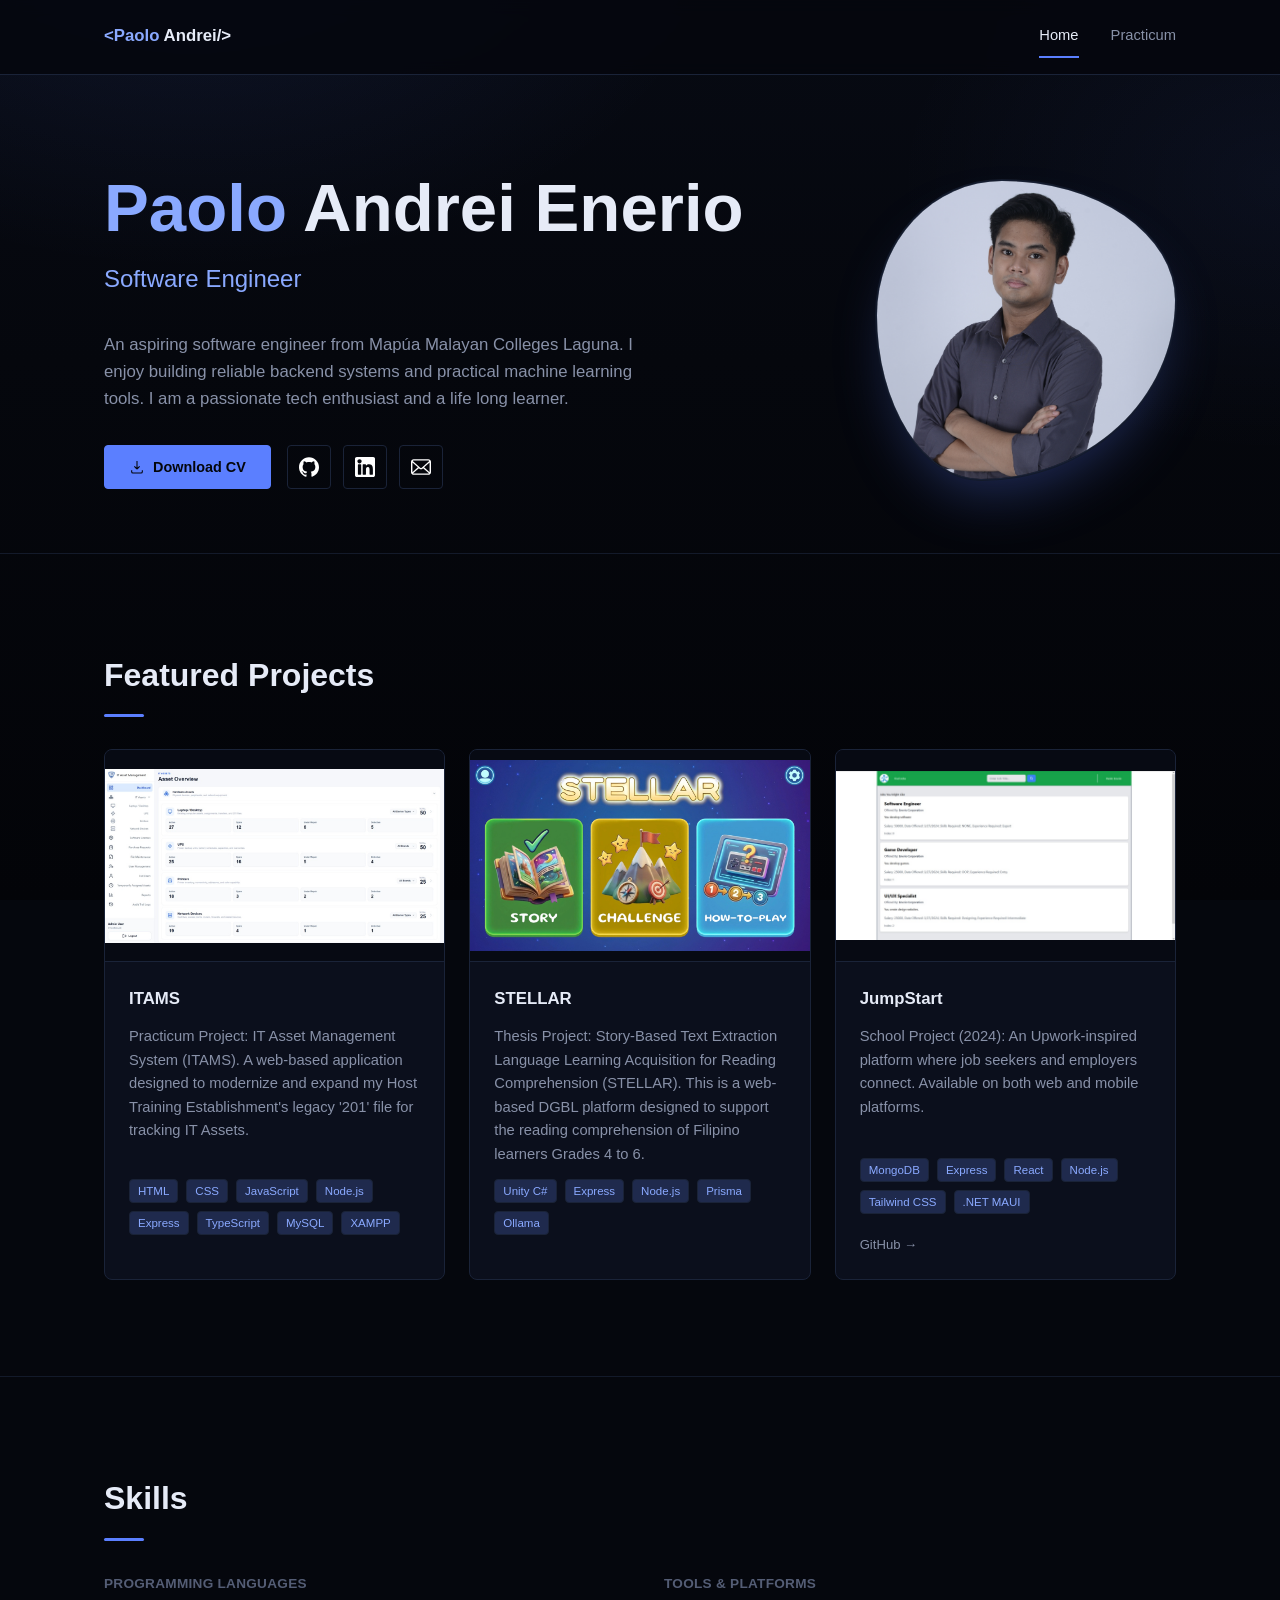
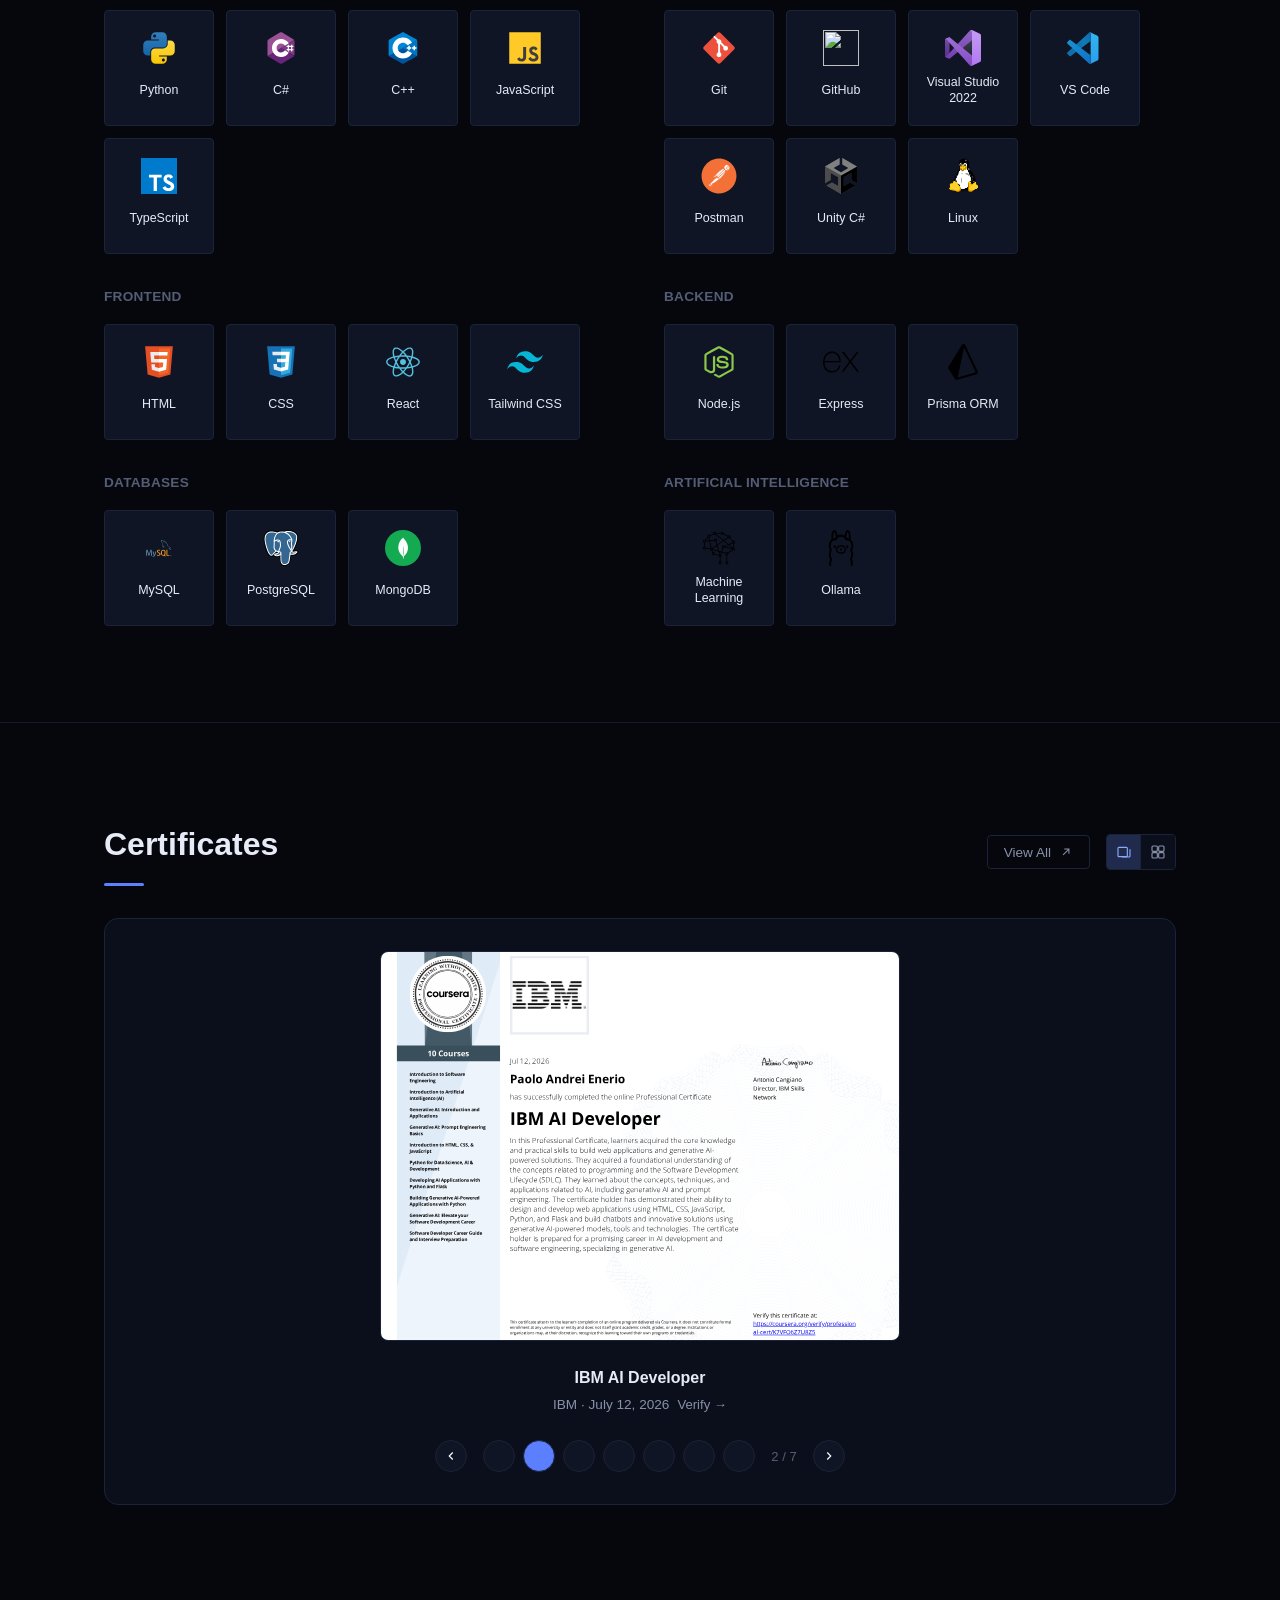
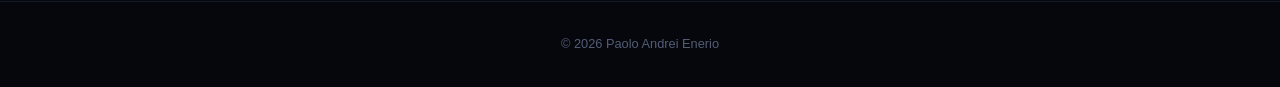
==== commit 92b4717a: "Improved placement of verify button/text" ====
--- a/index.html
+++ b/index.html
@@ -110,7 +110,7 @@
               rel="noopener"
               title="Open Google Drive folder with all certificates"
             >
-              View All Certificates
+              View All
               <svg viewBox="0 0 24 24" fill="none" stroke="currentColor" stroke-width="1.8">
                 <path d="M7 17 17 7M9 7h8v8" />
               </svg>
--- a/css/home.css
+++ b/css/home.css
@@ -426,9 +426,14 @@
 }
 
 .certs-slideshow__caption p {
+  display: inline;
   color: var(--color-text-muted);
   font-size: 0.85rem;
   margin-top: var(--space-1);
+}
+
+.certs-slideshow__verify-row {
+  margin-left: var(--space-2);
 }
 
 .cert-card__verify,
@@ -439,13 +444,18 @@
   font-family: var(--font-heading);
   font-size: 0.82rem;
   color: var(--color-text-muted);
-  margin-top: var(--space-2);
   transition: color 0.15s ease;
 }
 
 .cert-card__verify:hover,
 .certs-slideshow__verify:hover {
   color: var(--color-accent-bright);
+}
+
+.cert-card__verify {
+  position: absolute;
+  right: var(--space-4);
+  bottom: var(--space-4);
 }
 
 .certs-slideshow__nav {
@@ -511,6 +521,7 @@
 }
 
 .cert-card {
+  position: relative;
   background: var(--color-surface);
   border: 1px solid var(--color-border);
   border-radius: var(--radius-md);
@@ -532,6 +543,7 @@
 
 .cert-card__label {
   padding: var(--space-4);
+  padding-bottom: var(--space-8);
 }
 
 .cert-card__label h3 {
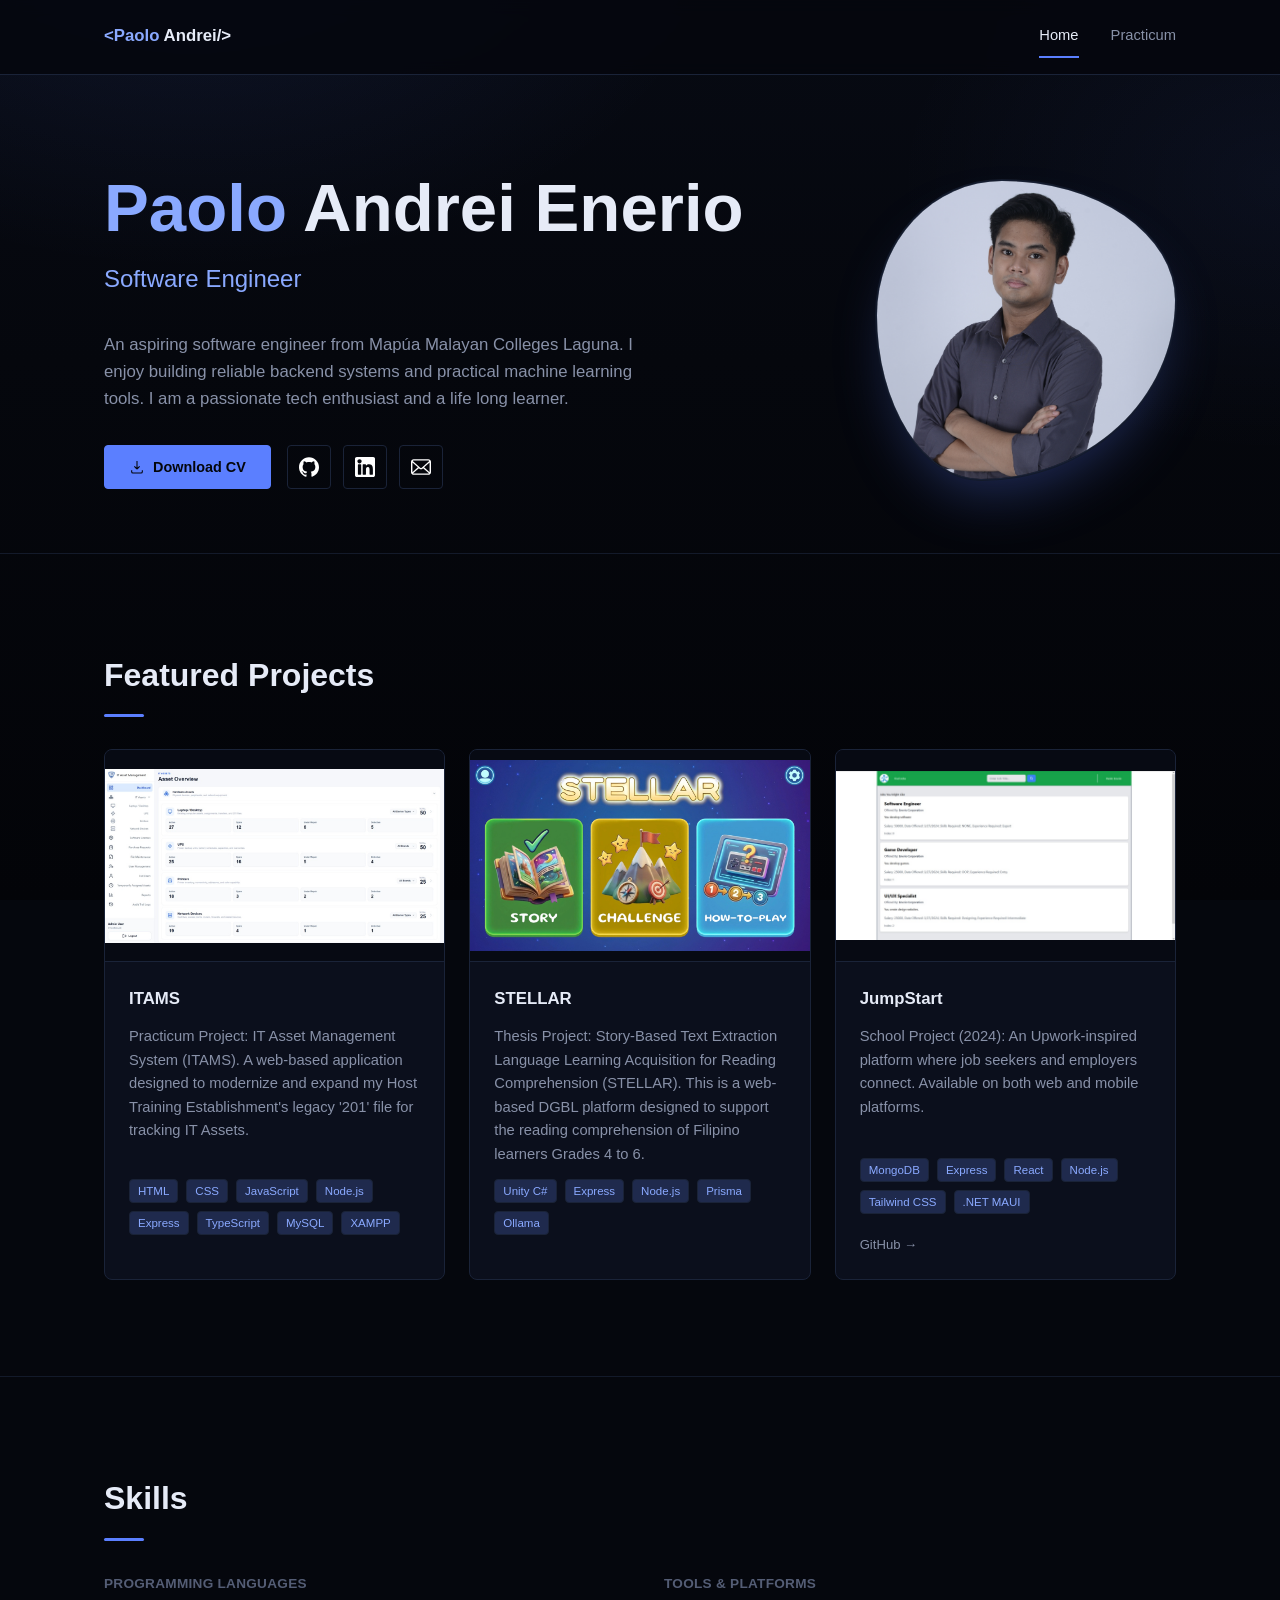
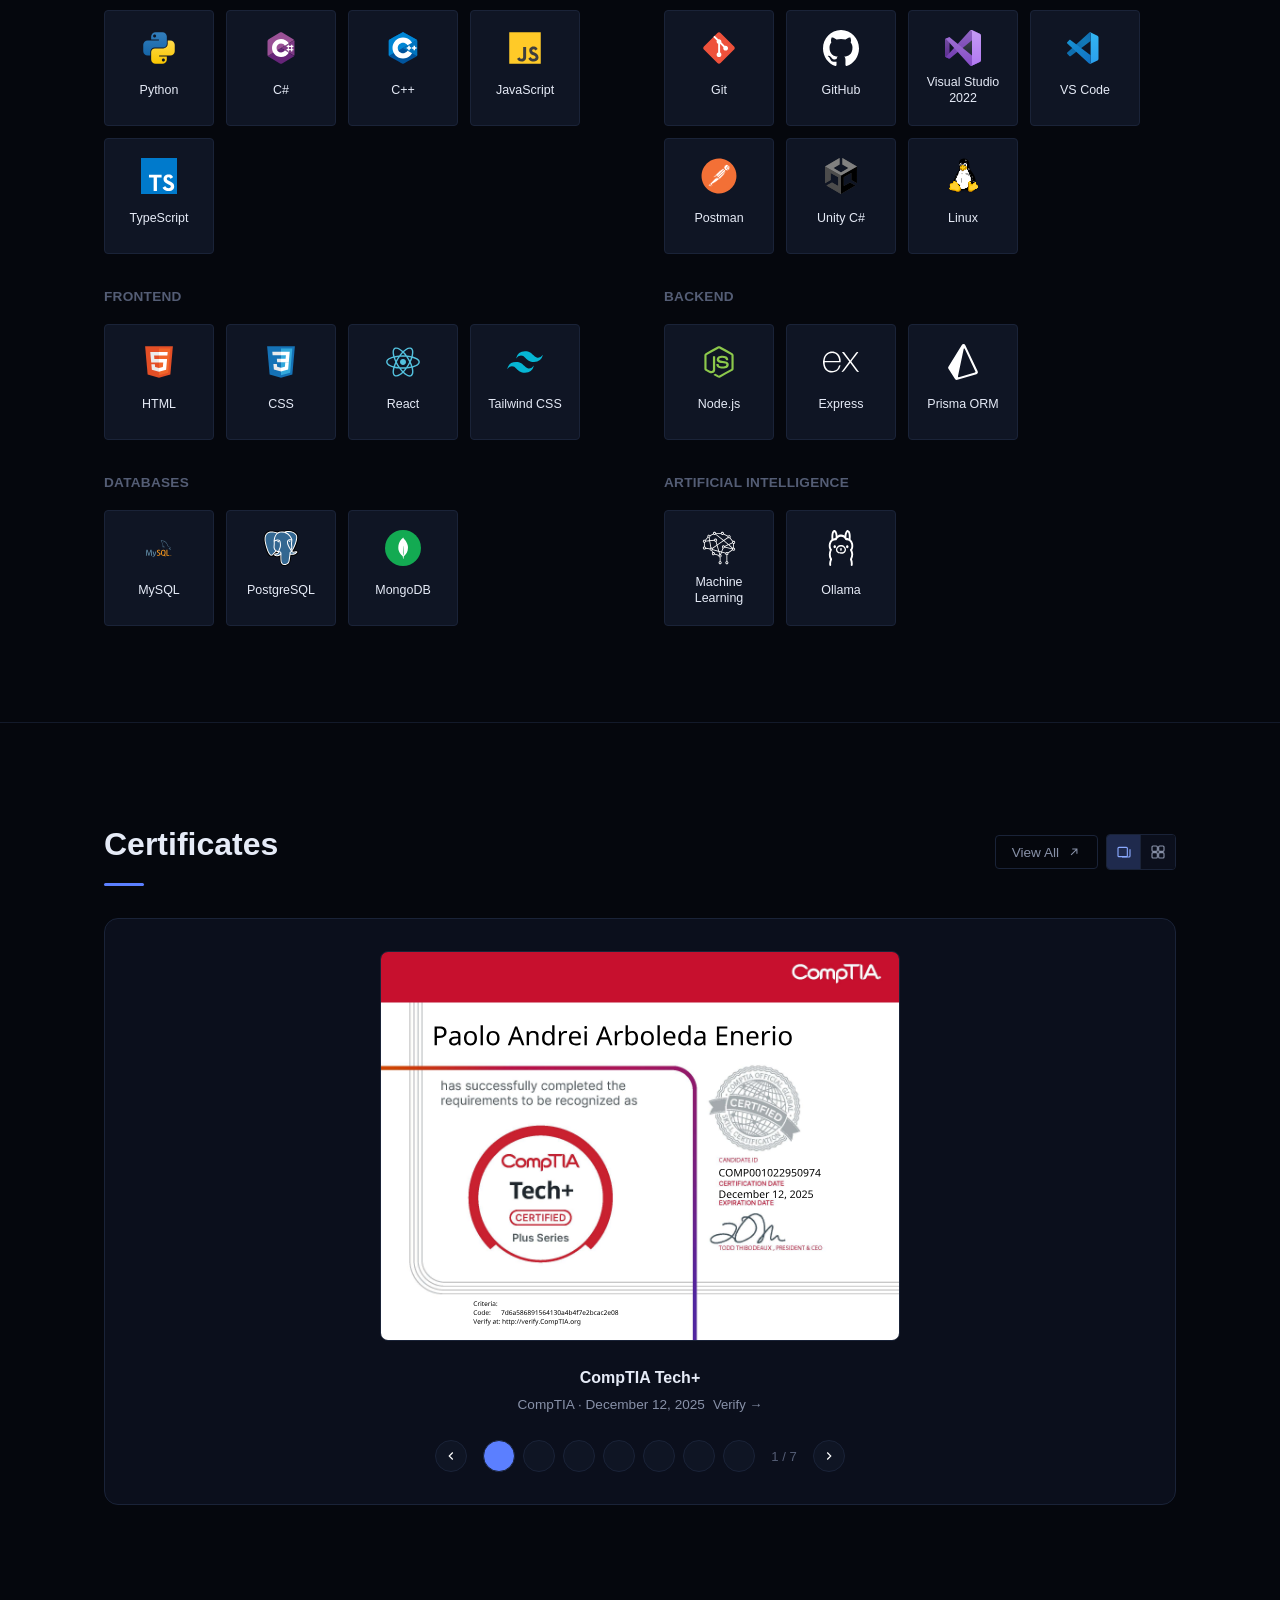
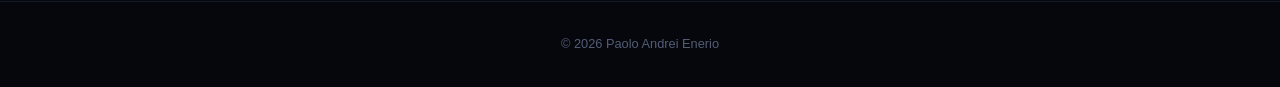
==== commit f4fe3c16: "Changed page title and edited gap" ====
--- a/index.html
+++ b/index.html
@@ -3,8 +3,8 @@
 <head>
   <meta charset="UTF-8" />
   <meta name="viewport" content="width=device-width, initial-scale=1.0" />
-  <title>PAO - Dev Portfolio</title>
-  <meta name="description" content="Dev Portfolio of Paolo Andrei Enerio — software engineer, machine learning specialist, and full stack developer." />
+  <title>PAO | Dev Portfolio</title>
+  <meta name="description" content="Developer Portfolio of Paolo Andrei A. Enerio — software engineer, machine learning specialist, and full stack developer." />
   <link rel="icon type="image/x-icon" href="assets/icons/favicon.svg" />
   <link rel="stylesheet" href="css/style.css" />
   <link rel="stylesheet" href="css/home.css" />
--- a/css/home.css
+++ b/css/home.css
@@ -294,7 +294,7 @@
 .certs-header-actions {
   display: flex;
   align-items: center;
-  gap: var(--space-4);
+  gap: var(--space-2);
 }
 
 .certs-drive-btn {
@@ -556,6 +556,7 @@
   color: var(--color-text-muted);
   font-size: 0.8rem;
   margin-top: var(--space-1);
+  margin-bottom: var(--space-4);
 }
 
 /* ---- Lightbox ---- */
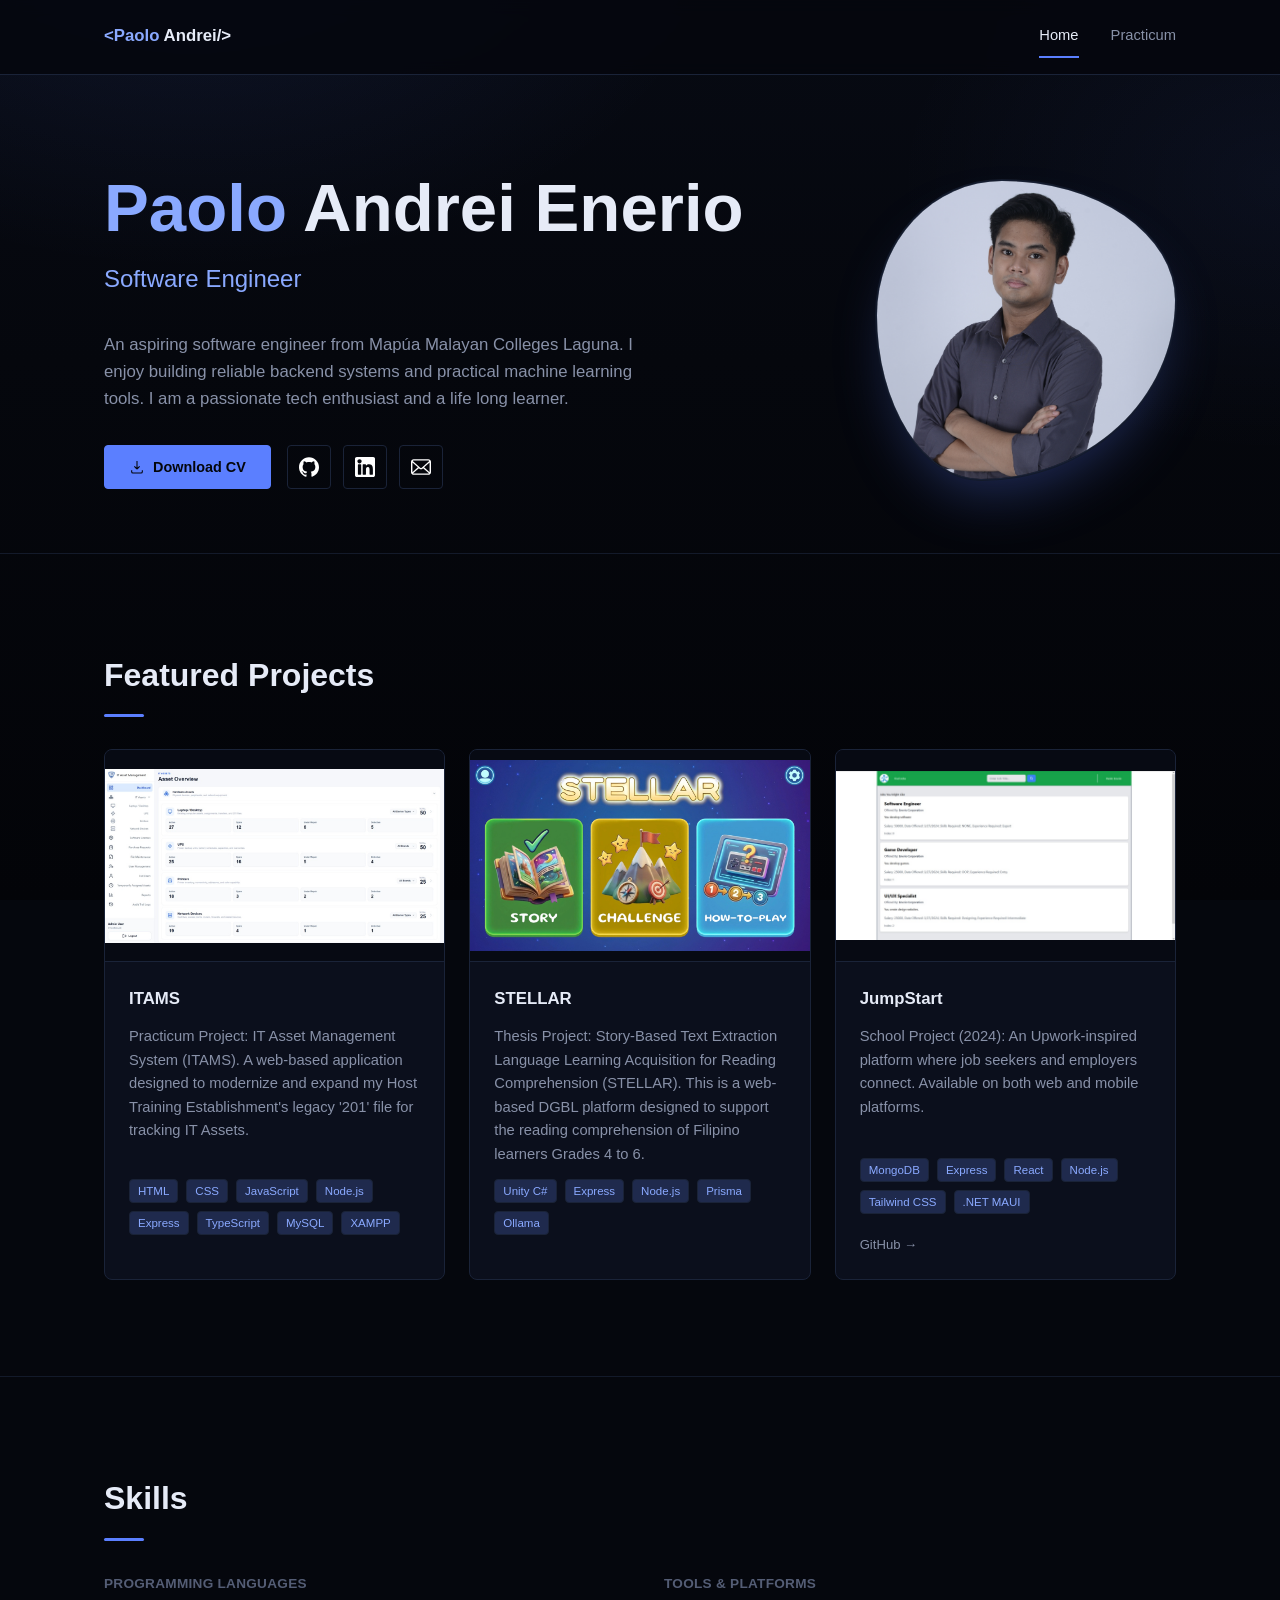
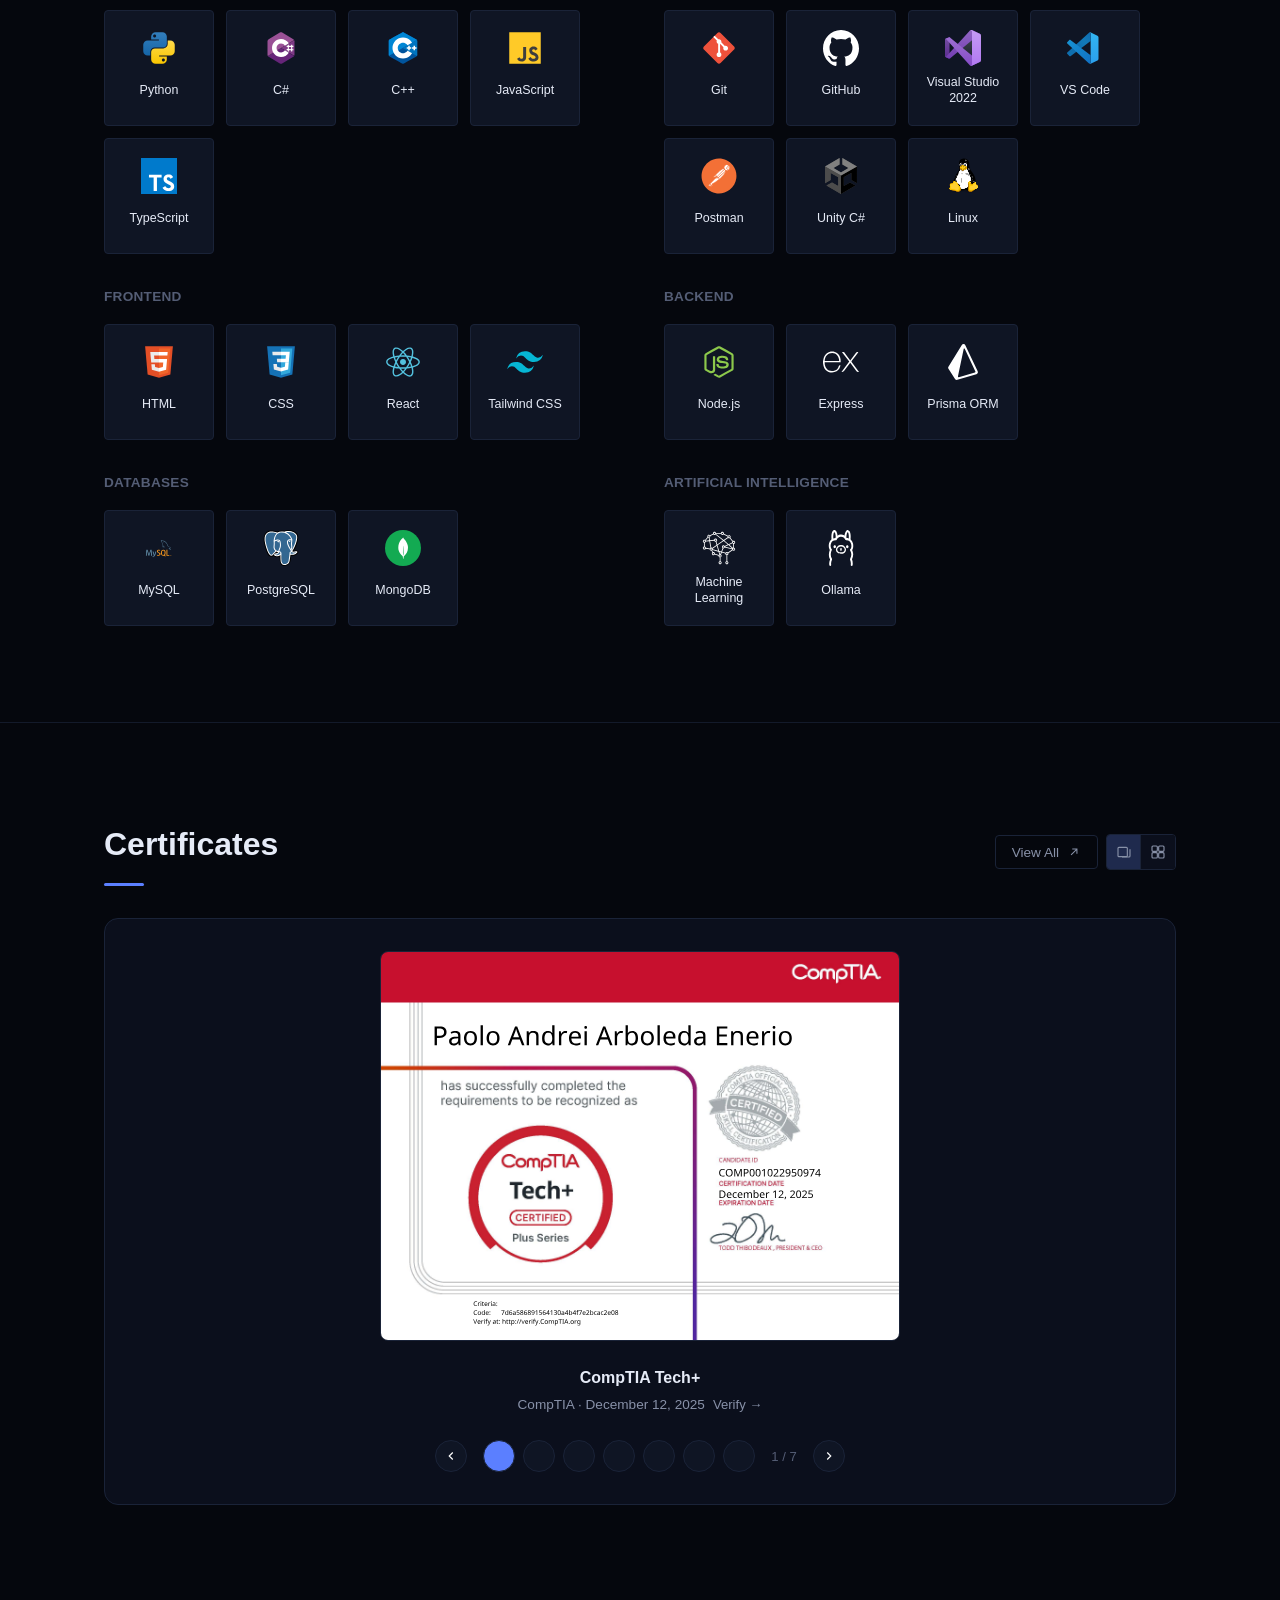
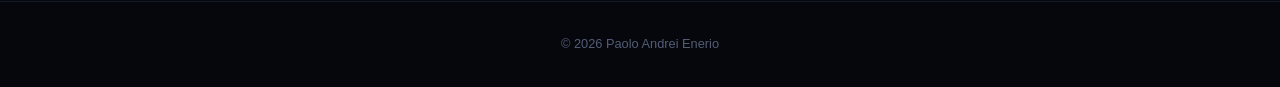
==== commit b2a8a13d: "Extracted SVG from HTML and JS files into separate files" ====
--- a/index.html
+++ b/index.html
@@ -17,9 +17,7 @@
     <nav class="nav" aria-label="Primary">
       <span class="nav__brand"><span class="accent">&lt;Paolo</span> Andrei/&gt;</span>
       <button class="nav__toggle" aria-label="Toggle navigation" aria-expanded="false">
-        <svg viewBox="0 0 24 24" fill="none" stroke="currentColor" stroke-width="1.8">
-          <path d="M4 7h16M4 12h16M4 17h16" />
-        </svg>
+        <img src="assets/icons/ui/nav-toggle.svg" alt="" width="20" height="20" />
       </button>
       <div class="nav__tabs">
         <a class="nav__tab" href="index.html" aria-current="page">Home</a>
@@ -48,9 +46,7 @@
 
           <div class="hero__actions">
             <a class="btn btn--primary" href="assets/EnerioPaoloAndrei_CV.pdf" download>
-              <svg viewBox="0 0 24 24" fill="none" stroke="currentColor" stroke-width="1.6">
-                <path d="M12 3v12m0 0 4-4m-4 4-4-4M4 17v2a2 2 0 0 0 2 2h12a2 2 0 0 0 2-2v-2"/>
-              </svg>
+              <img src="assets/icons/ui/download.svg" alt="" width="16" height="16" />
               Download CV
             </a>
             <div class="hero__socials">
@@ -111,24 +107,14 @@
               title="Open Google Drive folder with all certificates"
             >
               View All
-              <svg viewBox="0 0 24 24" fill="none" stroke="currentColor" stroke-width="1.8">
-                <path d="M7 17 17 7M9 7h8v8" />
-              </svg>
+              <img src="assets/icons/ui/external-link.svg" alt="" width="14" height="14" />
             </a>
             <div class="certs-view-toggle" id="certs-view-toggle" role="group" aria-label="Certificate view">
               <button data-view="slideshow" aria-pressed="true" aria-label="Slideshow view" title="Toggle Slideshow">
-                <svg viewBox="0 0 24 24" fill="none" stroke="currentColor" stroke-width="1.7">
-                  <rect x="3" y="5" width="14" height="14" rx="1.5"/>
-                  <path d="M21 8v10a1.5 1.5 0 0 1-1.5 1.5H9"/>
-                </svg>
+                <img src="assets/icons/ui/view-slideshow.svg" alt="" width="16" height="16" />
               </button>
               <button data-view="grid" aria-pressed="false" aria-label="Grid view" title="Toggle Grid View">
-                <svg viewBox="0 0 24 24" fill="none" stroke="currentColor" stroke-width="1.7">
-                  <rect x="3" y="3" width="8" height="8" rx="1.5"/>
-                  <rect x="13" y="3" width="8" height="8" rx="1.5"/>
-                  <rect x="3" y="13" width="8" height="8" rx="1.5"/>
-                  <rect x="13" y="13" width="8" height="8" rx="1.5"/>
-                </svg>
+                <img src="assets/icons/ui/view-grid.svg" alt="" width="16" height="16" />
               </button>
             </div>
           </div>
@@ -144,7 +130,7 @@
 
   <div class="lightbox" id="lightbox" hidden>
     <button class="lightbox__close" aria-label="Close preview">
-      <svg viewBox="0 0 24 24" fill="none" stroke="currentColor" stroke-width="2"><path d="M18 6 6 18M6 6l12 12"/></svg>
+      <img src="assets/icons/ui/close.svg" alt="" width="18" height="18" />
     </button>
     <div class="lightbox__content">
       <img src="" alt="" />
--- a/css/style.css
+++ b/css/style.css
@@ -115,10 +115,6 @@
   cursor: pointer;
 }
 
-svg {
-  display: block;
-}
-
 :focus-visible {
   outline: 2px solid var(--color-accent-bright);
   outline-offset: 2px;
@@ -246,7 +242,7 @@
   color: var(--color-text);
 }
 
-.nav__toggle svg {
+.nav__toggle img {
   width: 20px;
   height: 20px;
 }
@@ -285,7 +281,7 @@
   border-color: var(--color-accent-bright);
 }
 
-.btn svg {
+.btn img {
   width: 16px;
   height: 16px;
   flex-shrink: 0;
--- a/css/home.css
+++ b/css/home.css
@@ -126,11 +126,6 @@
   border-color: var(--color-accent);
 }
 
-.hero__social-link svg {
-  width: 18px;
-  height: 18px;
-}
-
 .hero__social-link img {
   width: 20px;
   height: 20px;
@@ -318,7 +313,7 @@
   border-color: var(--color-accent);
 }
 
-.certs-drive-btn svg {
+.certs-drive-btn img {
   width: 14px;
   height: 14px;
   flex-shrink: 0;
@@ -353,7 +348,7 @@
   color: var(--color-accent-bright);
 }
 
-.certs-view-toggle svg {
+.certs-view-toggle img {
   width: 16px;
   height: 16px;
 }
@@ -618,7 +613,7 @@
   justify-content: center;
 }
 
-.lightbox__close svg {
+.lightbox__close img {
   width: 18px;
   height: 18px;
 }
--- a/css/responsive.css
+++ b/css/responsive.css
@@ -126,7 +126,7 @@
     gap: var(--space-1);
   }
 
-  .btn svg {
+  .btn img {
     width: 14px;
     height: 14px;
   }
@@ -144,8 +144,7 @@
     height: 40px;
   }
 
-  .hero__social-link img,
-  .hero__social-link svg {
+  .hero__social-link img {
     width: 16px;
     height: 16px;
   }
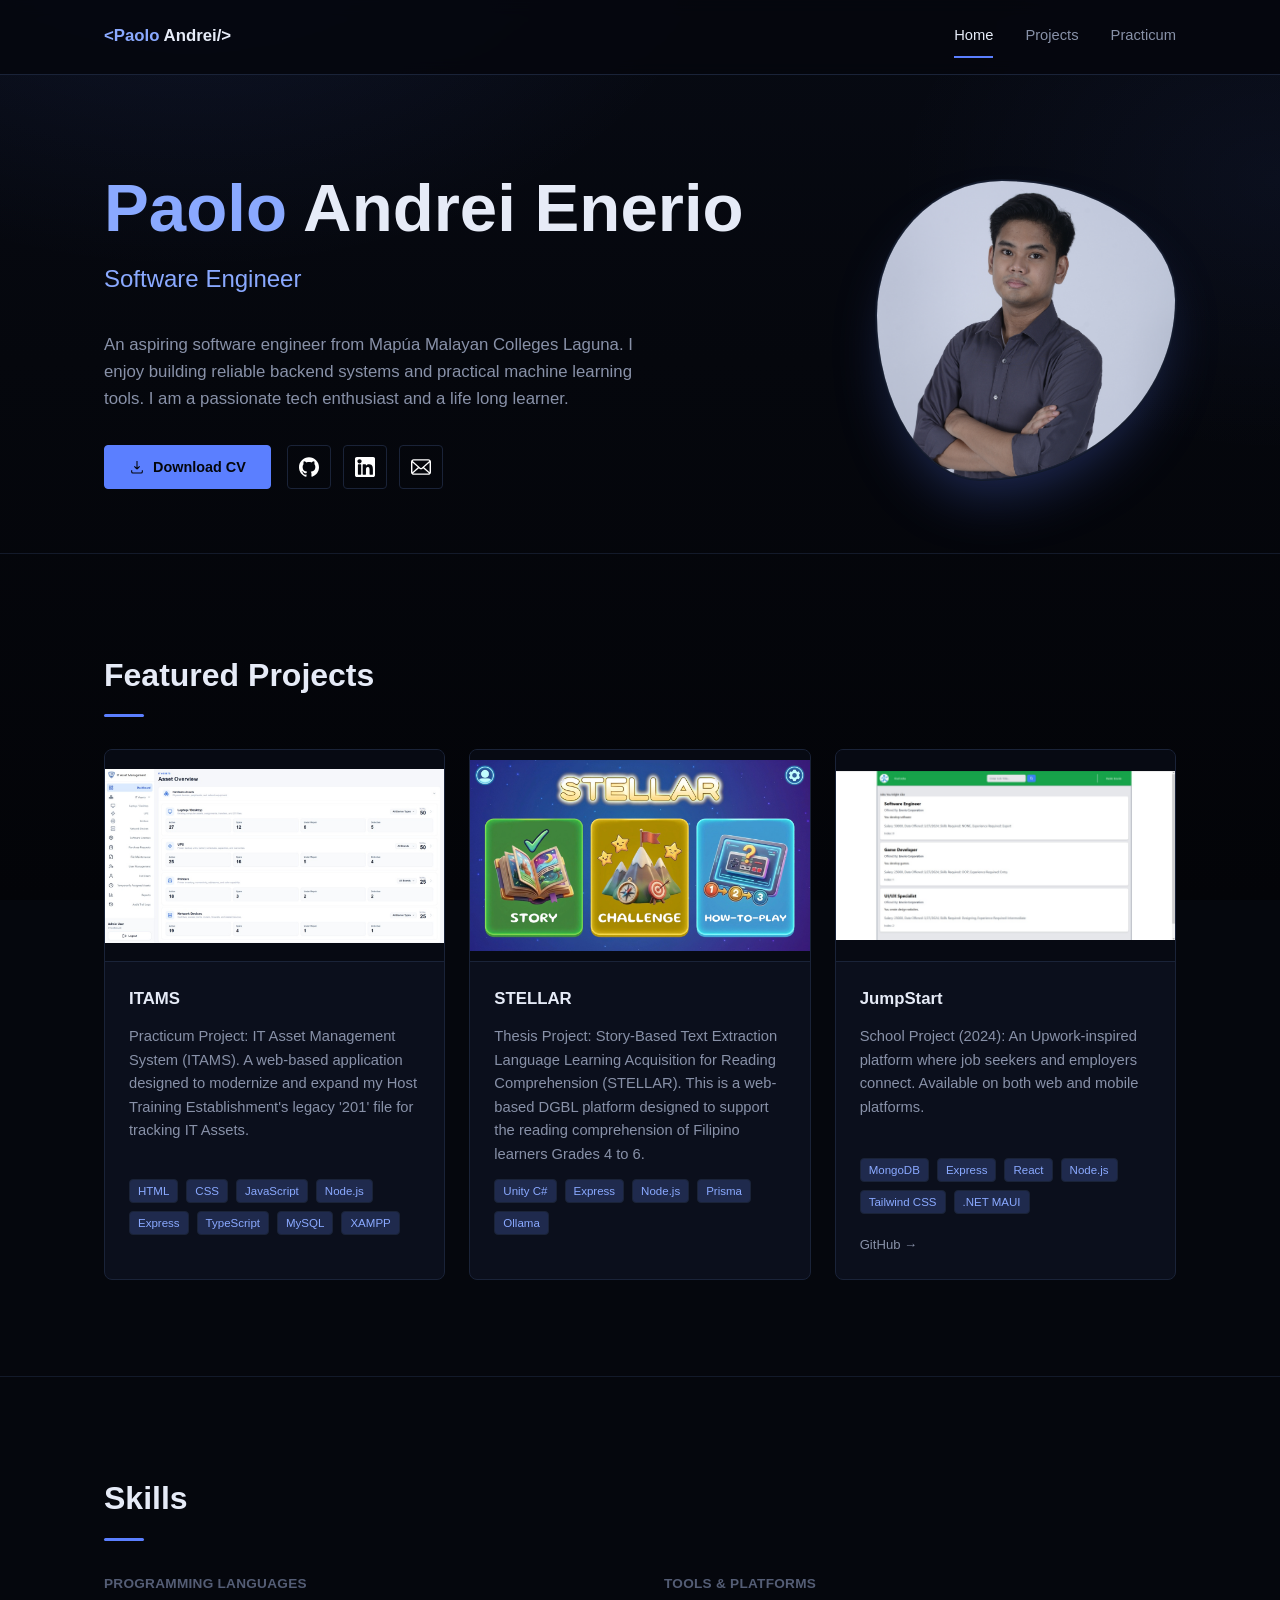
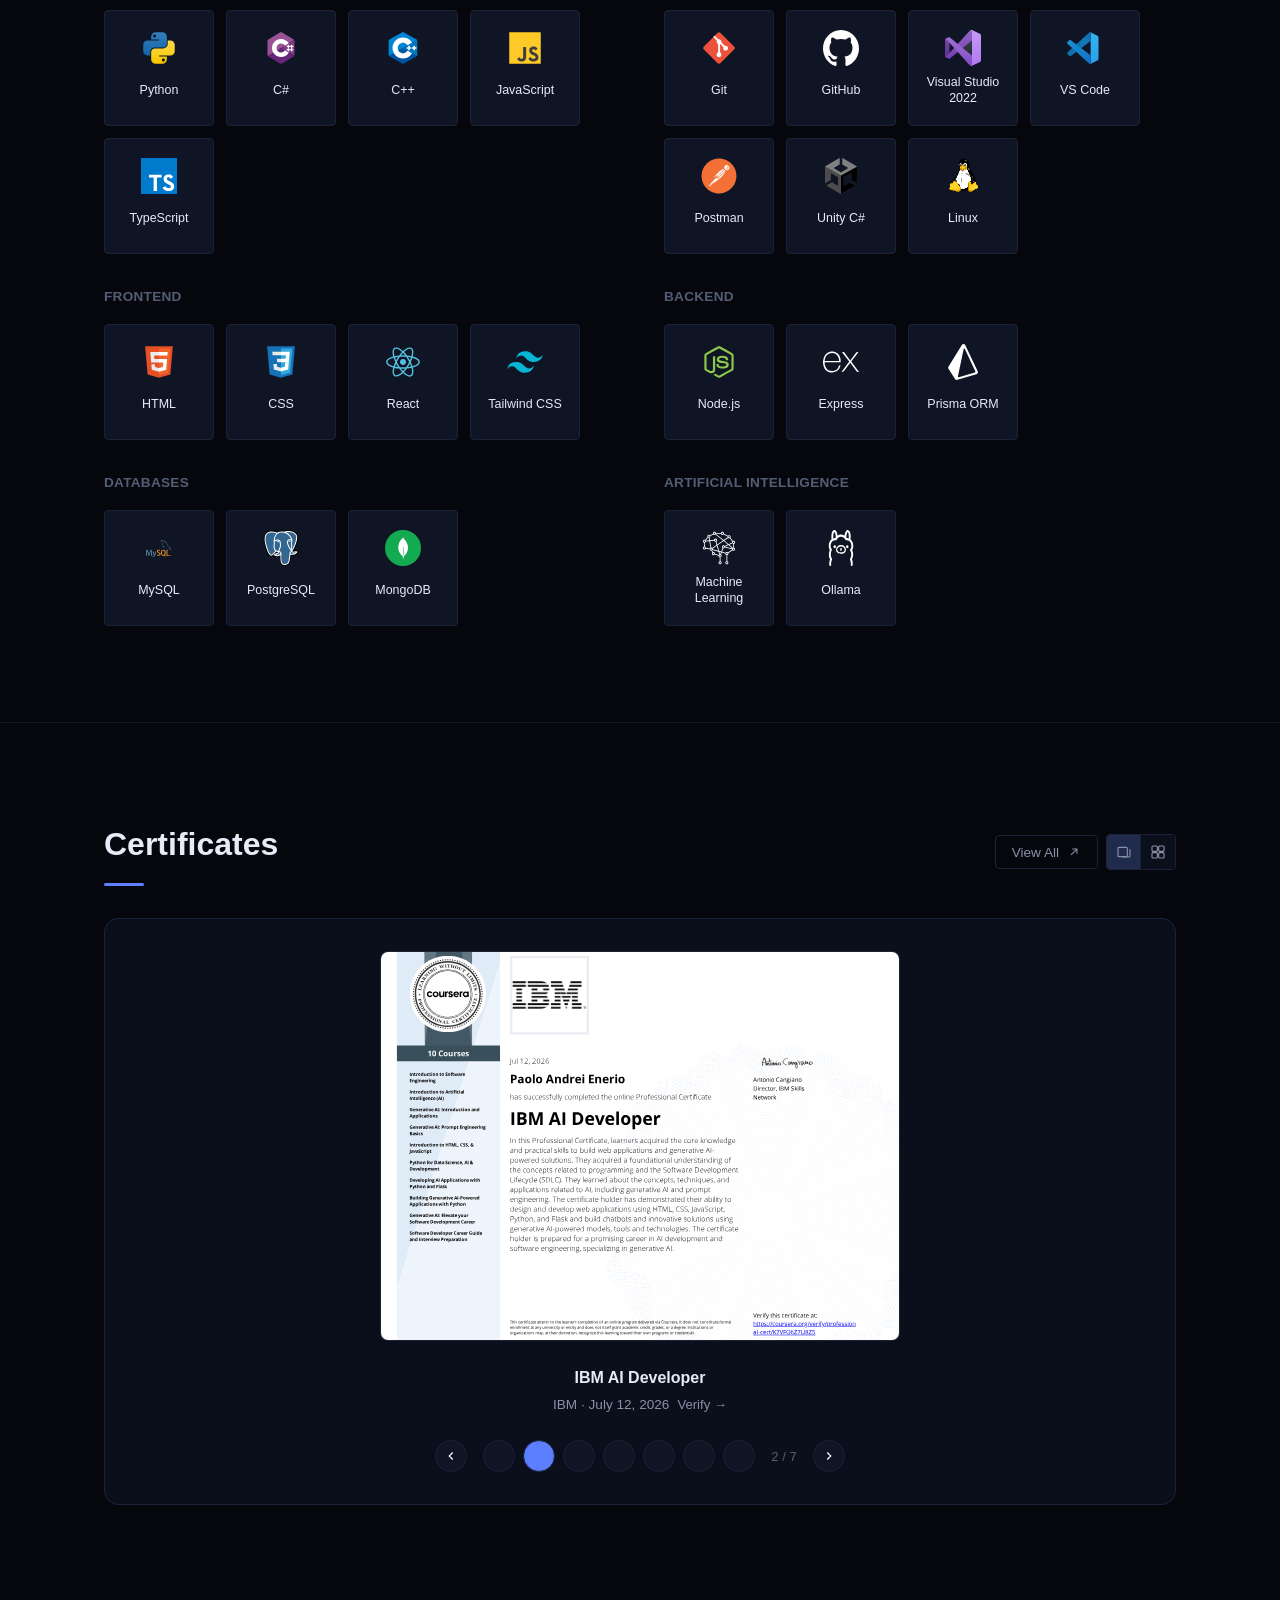
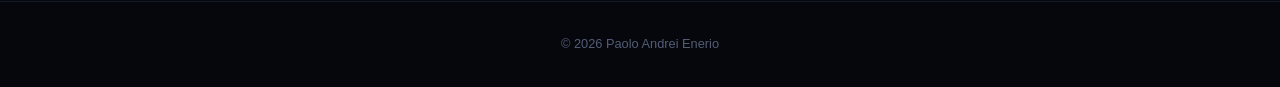
==== commit 194b2012: "Added separate page for displaying projects" ====
--- a/index.html
+++ b/index.html
@@ -5,9 +5,10 @@
   <meta name="viewport" content="width=device-width, initial-scale=1.0" />
   <title>PAO | Dev Portfolio</title>
   <meta name="description" content="Developer Portfolio of Paolo Andrei A. Enerio — software engineer, machine learning specialist, and full stack developer." />
-  <link rel="icon type="image/x-icon" href="assets/icons/favicon.svg" />
+  <link rel="icon" type="image/svg+xml" href="assets/icons/favicon.svg" />
   <link rel="stylesheet" href="css/style.css" />
   <link rel="stylesheet" href="css/home.css" />
+  <link rel="stylesheet" href="css/projects.css" />
   <link rel="stylesheet" href="css/responsive.css" />
 </head>
 <body>
@@ -21,6 +22,7 @@
       </button>
       <div class="nav__tabs">
         <a class="nav__tab" href="index.html" aria-current="page">Home</a>
+        <a class="nav__tab" href="projects.html">Projects</a>
         <a class="nav__tab" href="practicum.html">Practicum</a>
       </div>
     </nav>
--- a/css/projects.css
+++ b/css/projects.css
@@ -0,0 +1,14 @@
+/* ==========================================================================
+   projects.css — shared by the Projects page and the Home page's
+   "View all projects" link. Card styles themselves live in home.css.
+   ========================================================================== */
+
+.projects-page-section {
+  padding: var(--space-16) 0 var(--space-24);
+}
+
+.projects-more {
+  display: flex;
+  justify-content: center;
+  margin-top: var(--space-8);
+}
